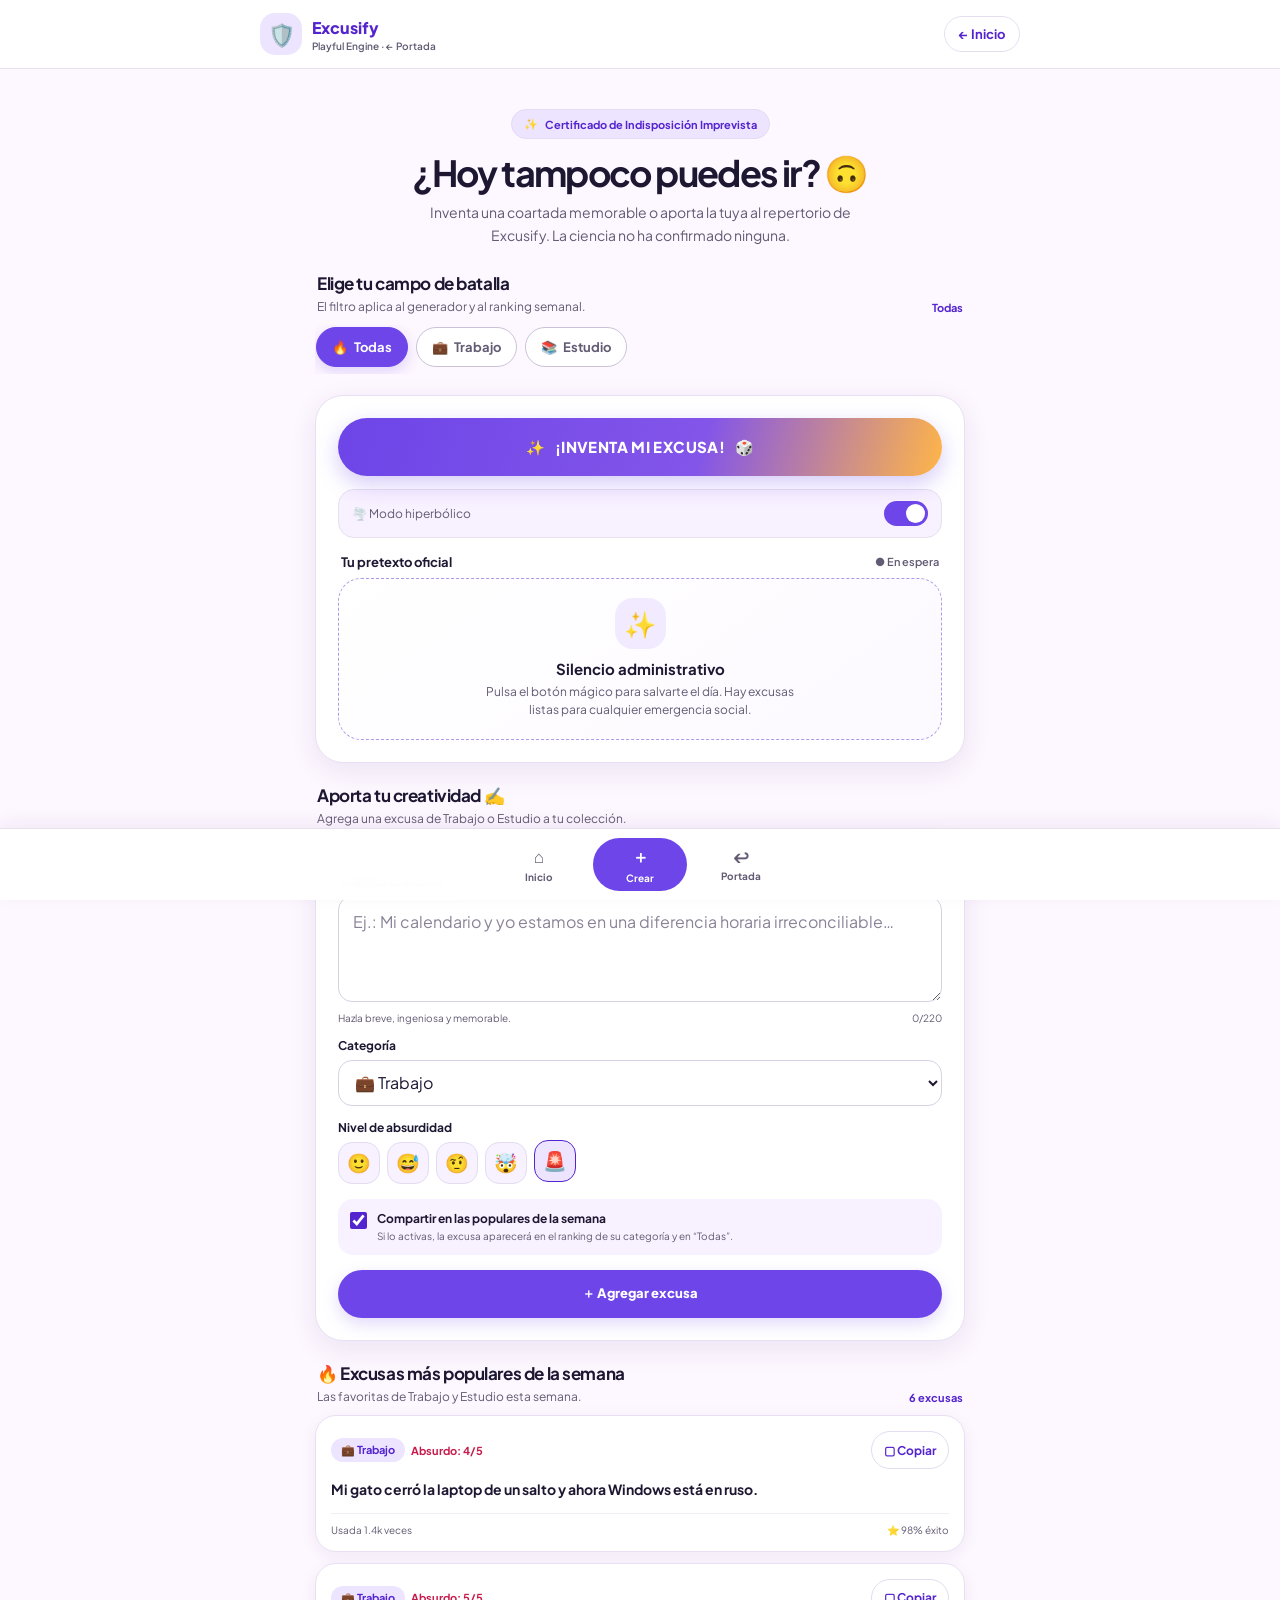
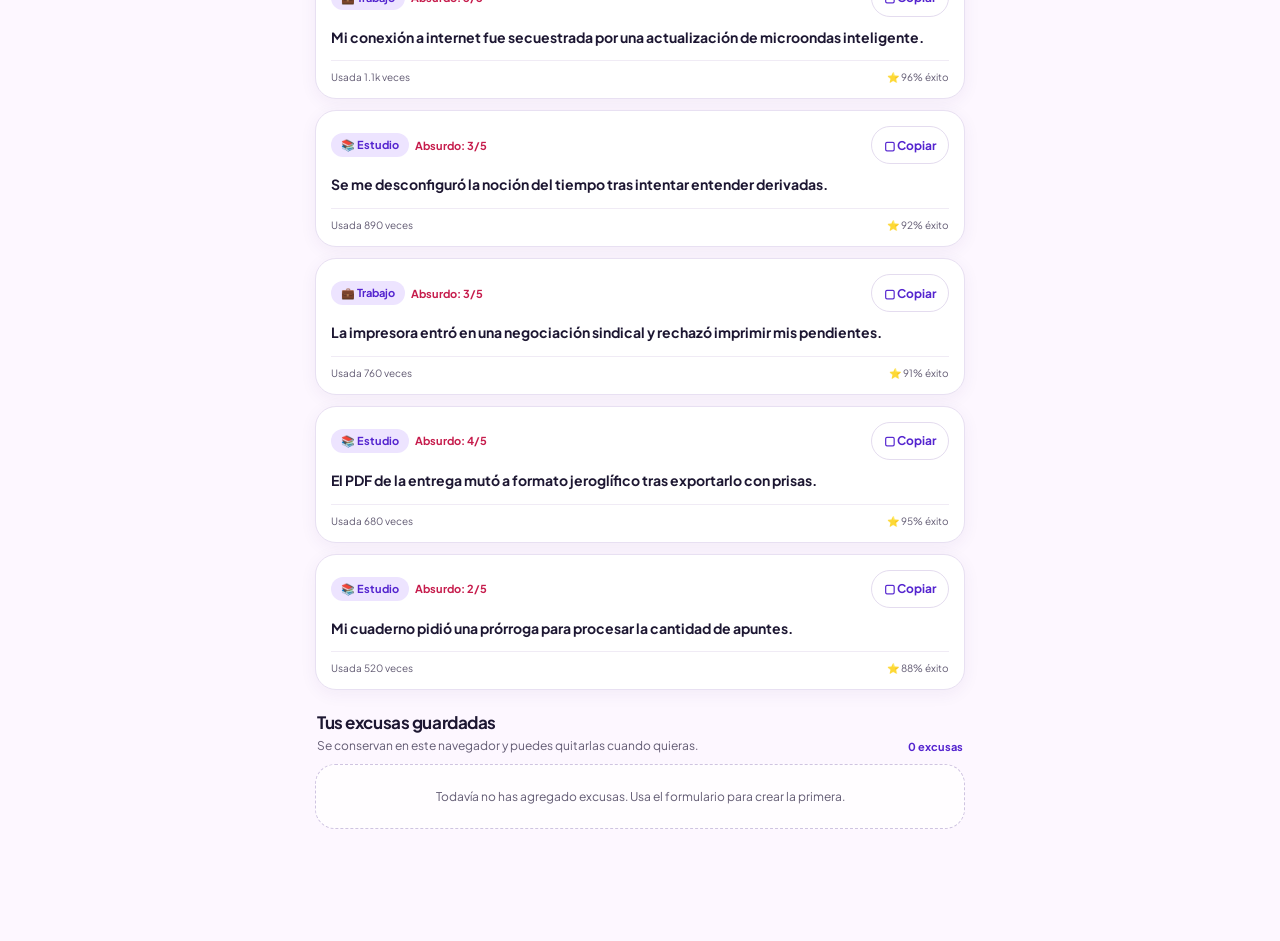
==== views/crear-excusa.html @ 65f9c9b2 "Creación de la interfaz para crear excusas" ====
<!DOCTYPE html>
<html lang="es">
<head>
  <meta charset="utf-8" />
  <meta name="viewport" content="width=device-width, initial-scale=1" />
  <meta name="theme-color" content="#fdf7ff" />
  <title>Excusify — Crear y descubrir excusas</title>
  <link rel="preconnect" href="https://fonts.googleapis.com" />
  <link rel="preconnect" href="https://fonts.gstatic.com" crossorigin />
  <link href="https://fonts.googleapis.com/css2?family=Plus+Jakarta+Sans:wght@400;500;600;700;800&display=swap" rel="stylesheet" />
  <style>
    :root {
      color-scheme: light;
      --primary: #5424cf;
      --primary-container: #6d45e8;
      --secondary: #ffb548;
      --tertiary: #c61c4c;
      --background: #fdf7ff;
      --surface: #fff;
      --surface-low: #f8f1ff;
      --surface-container: #f2ebff;
      --surface-high: #ede4ff;
      --text: #1d1732;
      --muted: #625b73;
      --outline: #cac3d8;
      --shadow: 0 8px 28px rgba(64, 42, 119, .09);
      font-family: "Plus Jakarta Sans", sans-serif;
    }

    * { box-sizing: border-box; }
    body { margin: 0; min-height: 100vh; color: var(--text); background: var(--background); }
    button, input, textarea, select { font: inherit; }
    button, a { -webkit-tap-highlight-color: transparent; }
    a { color: inherit; text-decoration: none; }
    button { color: inherit; }
    .topbar { position: sticky; top: 0; z-index: 5; background: rgba(255,255,255,.94); border-bottom: 1px solid #e7e0ef; backdrop-filter: blur(14px); }
    .topbar-inner { width: min(100% - 32px, 760px); min-height: 68px; margin: auto; display: flex; align-items: center; justify-content: space-between; gap: 16px; }
    .brand { display: inline-flex; align-items: center; gap: 10px; font-weight: 800; color: var(--primary); }
    .brand-mark { display: grid; width: 42px; height: 42px; place-items: center; border-radius: 15px; background: var(--surface-high); font-size: 22px; }
    .brand small { display: block; margin-top: 2px; color: var(--muted); font-size: 10px; font-weight: 600; }
    .back-link { padding: 9px 14px; border: 1px solid #e5deef; border-radius: 999px; color: var(--primary); font-size: 13px; font-weight: 700; }
    .back-link:hover { background: var(--surface-low); }
    main { width: min(100% - 32px, 540px); margin: 0 auto; padding: 26px 0 112px; }
    .hero { text-align: center; margin: 4px 0 24px; }
    .eyebrow { display: inline-flex; align-items: center; gap: 7px; padding: 7px 12px; border: 1px solid #e3daf3; border-radius: 999px; color: var(--primary); background: var(--surface-high); font-size: 11px; font-weight: 700; }
    h1 { margin: 13px 0 8px; font-size: clamp(27px, 7vw, 36px); line-height: 1.15; letter-spacing: -.045em; }
    .hero p { max-width: 440px; margin: auto; color: var(--muted); font-size: 14px; line-height: 1.65; }
    .section { margin-top: 21px; }
    .section-heading { display: flex; align-items: flex-end; justify-content: space-between; gap: 12px; margin: 0 2px 11px; }
    .section-heading h2 { margin: 0; font-size: 17px; line-height: 1.35; letter-spacing: -.025em; }
    .section-heading p { margin: 4px 0 0; color: var(--muted); font-size: 12px; }
    .count { flex: 0 0 auto; color: var(--primary); font-size: 11px; font-weight: 700; }
    .filters { display: flex; gap: 8px; overflow-x: auto; padding: 2px 1px 7px; scrollbar-width: none; }
    .filters::-webkit-scrollbar { display: none; }
    .filter { display: inline-flex; flex: 0 0 auto; align-items: center; gap: 6px; min-height: 40px; padding: 0 15px; border: 1px solid var(--outline); border-radius: 999px; background: var(--surface); color: var(--muted); cursor: pointer; font-size: 13px; font-weight: 700; transition: .18s ease; }
    .filter:hover { background: var(--surface-low); }
    .filter[aria-pressed="true"] { border-color: var(--primary-container); color: #fff; background: var(--primary-container); box-shadow: 0 5px 14px rgba(109,69,232,.2); }
    .panel { border: 1px solid #e8e0f2; border-radius: 25px; background: var(--surface); box-shadow: var(--shadow); }
    .generator { padding: 17px; }
    .generate-btn { position: relative; display: flex; width: 100%; min-height: 58px; align-items: center; justify-content: center; gap: 10px; overflow: hidden; border: 0; border-radius: 999px; color: #fff; background: linear-gradient(105deg, var(--primary-container), #8355e9 60%, var(--secondary)); box-shadow: 0 8px 22px rgba(109,69,232,.28); cursor: pointer; font-size: 15px; font-weight: 800; letter-spacing: .025em; transition: transform .15s ease, box-shadow .15s ease; }
    .generate-btn:hover { box-shadow: 0 12px 26px rgba(109,69,232,.35); transform: translateY(-1px); }
    .generate-btn:active { transform: scale(.98); }
    .generate-btn:focus-visible, button:focus-visible, a:focus-visible, input:focus-visible, textarea:focus-visible, select:focus-visible { outline: 3px solid #b9a4ff; outline-offset: 3px; }
    .subline { display: flex; align-items: center; justify-content: space-between; gap: 10px; margin-top: 13px; padding: 11px 13px; border: 1px solid #e7e0ef; border-radius: 16px; background: var(--surface-low); color: var(--muted); font-size: 12px; }
    .switch { position: relative; width: 44px; height: 25px; flex: 0 0 auto; }
    .switch input { position: absolute; opacity: 0; width: 1px; height: 1px; }
    .switch-track { position: absolute; inset: 0; border-radius: 99px; background: #b8b1c7; cursor: pointer; transition: .2s; }
    .switch-track::after { position: absolute; top: 3px; left: 3px; width: 19px; height: 19px; border-radius: 50%; background: white; content: ""; transition: .2s; }
    .switch input:checked + .switch-track { background: var(--primary-container); }
    .switch input:checked + .switch-track::after { transform: translateX(19px); }
    .result-wrap { margin-top: 16px; }
    .result-label { display: flex; justify-content: space-between; align-items: center; margin: 0 3px 8px; font-size: 13px; font-weight: 700; }
    .status { color: var(--muted); font-size: 11px; font-weight: 600; }
    .result-card { min-height: 160px; padding: 19px; border: 1px dashed #ae98e8; border-radius: 23px; background: linear-gradient(145deg, #fff, #fcf9ff); }
    .result-empty { display: grid; min-height: 120px; place-items: center; align-content: center; text-align: center; }
    .result-empty .sparkle { display: grid; width: 51px; height: 51px; place-items: center; margin-bottom: 10px; border-radius: 18px; background: var(--surface-container); font-size: 26px; }
    .result-empty strong { font-size: 15px; }
    .result-empty p { max-width: 310px; margin: 5px 0 0; color: var(--muted); font-size: 12px; line-height: 1.55; }
    .result-content[hidden], .result-empty[hidden] { display: none; }
    .result-top, .result-actions, .meta-row { display: flex; align-items: center; justify-content: space-between; gap: 10px; }
    .tag { display: inline-flex; align-items: center; gap: 5px; padding: 5px 10px; border-radius: 999px; background: var(--surface-high); color: var(--primary); font-size: 11px; font-weight: 700; }
    .absurdity { color: var(--tertiary); font-size: 11px; font-weight: 700; }
    .quote { position: relative; margin: 14px 0; padding: 17px; border: 1px solid #eee8f6; border-radius: 18px; background: var(--surface-low); font-size: 17px; font-weight: 700; line-height: 1.5; }
    .result-actions small { color: var(--muted); font-size: 10px; }
    .button-row { display: flex; gap: 8px; }
    .icon-btn, .small-btn { display: inline-flex; min-height: 38px; align-items: center; justify-content: center; gap: 6px; padding: 0 12px; border: 1px solid #e4dcef; border-radius: 999px; background: var(--surface); color: var(--primary); cursor: pointer; font-size: 12px; font-weight: 700; }
    .icon-btn:hover, .small-btn:hover { background: var(--surface-low); }
    .form-card { padding: 18px; }
    .field { margin-top: 14px; }
    .field label, .field-label { display: block; margin: 0 0 7px; font-size: 12px; font-weight: 700; }
    .field textarea, .field select { width: 100%; border: 1px solid #d8d0e5; border-radius: 14px; background: #fff; color: var(--text); }
    .field textarea { min-height: 106px; padding: 13px 14px; resize: vertical; line-height: 1.5; }
    .field select { min-height: 46px; padding: 0 12px; }
    .field textarea::placeholder { color: #898397; }
    .hint { display: flex; justify-content: space-between; gap: 10px; margin-top: 6px; color: var(--muted); font-size: 10px; }
    .rating { display: flex; flex-wrap: wrap; gap: 7px; }
    .rating button { display: grid; width: 42px; height: 42px; place-items: center; border: 1px solid #e4dcef; border-radius: 14px; background: var(--surface-low); cursor: pointer; font-size: 19px; transition: .15s; }
    .rating button[aria-pressed="true"] { border-color: var(--primary); background: var(--surface-high); transform: translateY(-2px); }
    .publish-row { display: flex; align-items: flex-start; gap: 10px; margin: 15px 0; padding: 12px; border-radius: 15px; background: var(--surface-low); }
    .publish-row input { width: 17px; height: 17px; margin: 1px 0 0; accent-color: var(--primary); }
    .publish-row label { cursor: pointer; }
    .publish-row strong { display: block; font-size: 12px; }
    .publish-row small { display: block; margin-top: 3px; color: var(--muted); font-size: 10px; line-height: 1.45; }
    .submit-btn { width: 100%; min-height: 48px; border: 0; border-radius: 999px; color: #fff; background: var(--primary-container); box-shadow: 0 6px 16px rgba(109,69,232,.2); cursor: pointer; font-size: 13px; font-weight: 800; }
    .submit-btn:hover { background: var(--primary); }
    .popular-list { display: grid; gap: 11px; }
    .excuse-card { padding: 15px; border: 1px solid #e8e0f2; border-radius: 21px; background: var(--surface); box-shadow: 0 4px 17px rgba(64,42,119,.06); }
    .excuse-card p { margin: 10px 0 12px; font-size: 14px; font-weight: 700; line-height: 1.55; }
    .card-top { display: flex; align-items: center; justify-content: space-between; gap: 8px; }
    .card-tags { display: flex; flex-wrap: wrap; align-items: center; gap: 6px; }
    .card-meta { padding-top: 10px; border-top: 1px solid #f0ebf5; color: var(--muted); font-size: 10px; }
    .remove-btn { padding: 5px 8px; border: 0; border-radius: 99px; background: transparent; color: #8b5263; cursor: pointer; font-size: 11px; font-weight: 700; }
    .remove-btn:hover { background: #fff0f2; }
    .empty-list { padding: 22px 16px; border: 1px dashed #cfc4e1; border-radius: 20px; color: var(--muted); background: rgba(255,255,255,.7); text-align: center; font-size: 12px; line-height: 1.6; }
    .privacy-tag { color: #5b526c; background: #f2eff6; }
    .toast { position: fixed; z-index: 10; top: 14px; left: 50%; max-width: calc(100% - 28px); padding: 11px 17px; border: 1px solid rgba(255,255,255,.14); border-radius: 99px; color: #fff; background: #332c48; box-shadow: 0 10px 30px rgba(35,23,66,.24); font-size: 12px; font-weight: 700; opacity: 0; pointer-events: none; transform: translate(-50%, -12px); transition: .2s; }
    .toast.show { opacity: 1; transform: translate(-50%, 0); }
    .bottom-nav { position: fixed; z-index: 4; right: 0; bottom: 0; left: 0; display: flex; justify-content: center; gap: 7px; padding: 9px 10px max(9px, env(safe-area-inset-bottom)); border-top: 1px solid #e7e0ef; background: rgba(255,255,255,.96); box-shadow: 0 -5px 18px rgba(64,42,119,.06); backdrop-filter: blur(14px); }
    .bottom-nav a { display: flex; min-width: 70px; flex-direction: column; align-items: center; gap: 3px; padding: 7px 10px; border-radius: 999px; color: var(--muted); font-size: 10px; font-weight: 700; }
    .bottom-nav a span:first-child { font-size: 17px; }
    .bottom-nav a[aria-current="page"] { color: #fff; background: var(--primary-container); }
    .sr-only { position: absolute; width: 1px; height: 1px; padding: 0; margin: -1px; overflow: hidden; clip: rect(0,0,0,0); white-space: nowrap; border: 0; }
    @media (min-width: 700px) {
      main { width: min(100% - 48px, 650px); padding-top: 36px; }
      .panel { border-radius: 28px; }
      .generator, .form-card { padding: 22px; }
      .bottom-nav a { min-width: 94px; }
    }
    @media (prefers-reduced-motion: reduce) { *, *::before, *::after { scroll-behavior: auto !important; transition-duration: .01ms !important; animation-duration: .01ms !important; } }
  </style>
</head>
<body>
  <div class="toast" id="toast" role="status" aria-live="polite"></div>
  <header class="topbar">
    <div class="topbar-inner">
      <a class="brand" href="../index.html" aria-label="Excusify, volver a la portada">
        <span class="brand-mark" aria-hidden="true">🛡️</span>
        <span>Excusify<small>Playful Engine · <span aria-hidden="true">←</span> Portada</small></span>
      </a>
      <a class="back-link" href="inicio-generador.html">← Inicio</a>
    </div>
  </header>

  <main>
    <section class="hero" aria-labelledby="page-title">
      <span class="eyebrow"><span aria-hidden="true">✨</span> Certificado de Indisposición Imprevista</span>
      <h1 id="page-title">¿Hoy tampoco puedes ir? 🙃</h1>
      <p>Inventa una coartada memorable o aporta la tuya al repertorio de Excusify. La ciencia no ha confirmado ninguna.</p>
    </section>

    <section class="section" aria-labelledby="filter-title">
      <div class="section-heading">
        <div><h2 id="filter-title">Elige tu campo de batalla</h2><p>El filtro aplica al generador y al ranking semanal.</p></div>
        <span class="count" id="filterSummary">Todas</span>
      </div>
      <div class="filters" role="group" aria-label="Filtrar por categoría">
        <button class="filter" type="button" data-category="Todas" aria-pressed="true"><span aria-hidden="true">🔥</span> Todas</button>
        <button class="filter" type="button" data-category="Trabajo" aria-pressed="false"><span aria-hidden="true">💼</span> Trabajo</button>
        <button class="filter" type="button" data-category="Estudio" aria-pressed="false"><span aria-hidden="true">📚</span> Estudio</button>
      </div>
    </section>

    <section class="section panel generator" aria-label="Generador de excusas">
      <button class="generate-btn" id="generateBtn" type="button"><span aria-hidden="true">✨</span> ¡INVENTA MI EXCUSA! <span aria-hidden="true">🎲</span></button>
      <div class="subline">
        <span><span aria-hidden="true">🌪️</span> Modo hiperbólico</span>
        <label class="switch"><span class="sr-only">Activar modo hiperbólico</span><input id="hyperbolicToggle" type="checkbox" checked /><span class="switch-track"></span></label>
      </div>
      <div class="result-wrap" aria-live="polite">
        <div class="result-label"><span>Tu pretexto oficial</span><span class="status" id="resultStatus">● En espera</span></div>
        <div class="result-card">
          <div class="result-empty" id="emptyResult">
            <span class="sparkle" aria-hidden="true">✨</span>
            <strong>Silencio administrativo</strong>
            <p>Pulsa el botón mágico para salvarte el día. Hay excusas listas para cualquier emergencia social.</p>
          </div>
          <div class="result-content" id="generatedResult" hidden>
            <div class="result-top"><span class="tag" id="resultCategory">💼 Trabajo</span><span class="absurdity" id="resultAbsurdity">Absurdo: 4/5 🚨</span></div>
            <p class="quote" id="resultText"></p>
            <div class="result-actions">
              <small>Efectividad estimada: <strong id="resultSuccess">94%</strong></small>
              <div class="button-row"><button class="icon-btn" id="shareBtn" type="button" aria-label="Compartir por WhatsApp">↗ Compartir</button><button class="icon-btn" id="copyResultBtn" type="button">▢ Copiar</button></div>
            </div>
          </div>
        </div>
      </div>
    </section>

    <section class="section" aria-labelledby="form-title">
      <div class="section-heading"><div><h2 id="form-title">Aporta tu creatividad ✍️</h2><p>Agrega una excusa de Trabajo o Estudio a tu colección.</p></div></div>
      <form class="panel form-card" id="excuseForm">
        <div class="field">
          <label for="excuseInput">Redacta tu excusa</label>
          <textarea id="excuseInput" name="excuse" maxlength="220" required placeholder="Ej.: Mi calendario y yo estamos en una diferencia horaria irreconciliable…"></textarea>
          <div class="hint"><span>Hazla breve, ingeniosa y memorable.</span><span id="charCount">0/220</span></div>
        </div>
        <div class="field">
          <label for="excuseCategory">Categoría</label>
          <select id="excuseCategory" name="category" required>
            <option value="Trabajo">💼 Trabajo</option>
            <option value="Estudio">📚 Estudio</option>
          </select>
        </div>
        <div class="field">
          <span class="field-label" id="ratingLabel">Nivel de absurdidad</span>
          <div class="rating" role="group" aria-labelledby="ratingLabel">
            <button type="button" data-rating="1" aria-label="1 de 5: discreta" aria-pressed="false">🙂</button>
            <button type="button" data-rating="2" aria-label="2 de 5" aria-pressed="false">😅</button>
            <button type="button" data-rating="3" aria-label="3 de 5" aria-pressed="false">🤨</button>
            <button type="button" data-rating="4" aria-label="4 de 5" aria-pressed="false">🤯</button>
            <button type="button" data-rating="5" aria-label="5 de 5: completamente absurda" aria-pressed="true">🚨</button>
          </div>
        </div>
        <div class="publish-row">
          <input id="publishToggle" type="checkbox" checked />
          <label for="publishToggle"><strong>Compartir en las populares de la semana</strong><small>Si lo activas, la excusa aparecerá en el ranking de su categoría y en “Todas”.</small></label>
        </div>
        <button class="submit-btn" type="submit">＋ Agregar excusa</button>
      </form>
    </section>

    <section class="section" aria-labelledby="popularTitle">
      <div class="section-heading">
        <div><h2 id="popularTitle">🔥 Excusas más populares de la semana</h2><p id="popularSubtitle">Las favoritas de la comunidad esta semana.</p></div>
        <span class="count" id="popularCount">0 excusas</span>
      </div>
      <div class="popular-list" id="popularList" aria-live="polite"></div>
    </section>

    <section class="section" aria-labelledby="myExcusesTitle">
      <div class="section-heading">
        <div><h2 id="myExcusesTitle">Tus excusas guardadas</h2><p>Se conservan en este navegador y puedes quitarlas cuando quieras.</p></div>
        <span class="count" id="myExcusesCount">0 excusas</span>
      </div>
      <div class="popular-list" id="customList" aria-live="polite"></div>
    </section>
  </main>

  <nav class="bottom-nav" aria-label="Navegación principal">
    <a href="inicio-generador.html"><span aria-hidden="true">⌂</span><span>Inicio</span></a>
    <a href="crear-excusa.html" aria-current="page"><span aria-hidden="true">＋</span><span>Crear</span></a>
    <a href="../index.html"><span aria-hidden="true">↩</span><span>Portada</span></a>
  </nav>

  <script>
    (() => {
      'use strict';

      const STORAGE_KEY = 'excusify.customExcuses.v1';
      const seededExcuses = [
        { id: 'seed-work-1', category: 'Trabajo', text: 'Mi gato cerró la laptop de un salto y ahora Windows está en ruso.', absurdity: 4, success: 98, uses: 1400 },
        { id: 'seed-work-2', category: 'Trabajo', text: 'Mi conexión a internet fue secuestrada por una actualización de microondas inteligente.', absurdity: 5, success: 96, uses: 1120 },
        { id: 'seed-work-3', category: 'Trabajo', text: 'La impresora entró en una negociación sindical y rechazó imprimir mis pendientes.', absurdity: 3, success: 91, uses: 760 },
        { id: 'seed-study-1', category: 'Estudio', text: 'Se me desconfiguró la noción del tiempo tras intentar entender derivadas.', absurdity: 3, success: 92, uses: 890 },
        { id: 'seed-study-2', category: 'Estudio', text: 'El PDF de la entrega mutó a formato jeroglífico tras exportarlo con prisas.', absurdity: 4, success: 95, uses: 680 },
        { id: 'seed-study-3', category: 'Estudio', text: 'Mi cuaderno pidió una prórroga para procesar la cantidad de apuntes.', absurdity: 2, success: 88, uses: 520 }
      ];

      let activeCategory = 'Todas';
      let selectedRating = 5;
      let toastTimer;
      let customExcuses = loadExcuses();

      const $ = (selector, root = document) => root.querySelector(selector);
      const $$ = (selector, root = document) => Array.from(root.querySelectorAll(selector));

      function loadExcuses() {
        try {
          const saved = JSON.parse(localStorage.getItem(STORAGE_KEY) || '[]');
          return Array.isArray(saved) ? saved.filter(item => item && typeof item.text === 'string' && ['Trabajo', 'Estudio'].includes(item.category)) : [];
        } catch (error) {
          return [];
        }
      }

      function saveExcuses() {
        try {
          localStorage.setItem(STORAGE_KEY, JSON.stringify(customExcuses));
          return true;
        } catch (error) {
          showToast('No se pudo guardar en este navegador.');
          return false;
        }
      }

      function allExcuses() {
        return seededExcuses.concat(customExcuses);
      }

      function visibleByCategory(items) {
        return activeCategory === 'Todas' ? items : items.filter(item => item.category === activeCategory);
      }

      function categoryIcon(category) {
        return category === 'Trabajo' ? '💼' : '📚';
      }

      function showToast(message) {
        const toast = $('#toast');
        toast.textContent = message;
        toast.classList.add('show');
        window.clearTimeout(toastTimer);
        toastTimer = window.setTimeout(() => toast.classList.remove('show'), 2400);
      }

      function updatePopular() {
        const popular = visibleByCategory(allExcuses().filter(item => item.popular !== false))
          .sort((a, b) => (Number(b.uses) || 0) - (Number(a.uses) || 0));
        const list = $('#popularList');
        $('#popularCount').textContent = `${popular.length} ${popular.length === 1 ? 'excusa' : 'excusas'}`;
        $('#popularSubtitle').textContent = activeCategory === 'Todas'
          ? 'Las favoritas de Trabajo y Estudio esta semana.'
          : `Las favoritas de ${activeCategory} esta semana.`;

        if (!popular.length) {
          list.innerHTML = '<div class="empty-list">Todavía no hay excusas populares en esta categoría. ¡Agrega una y comparte tu creatividad!</div>';
          return;
        }

        list.innerHTML = popular.map(item => {
          const owned = customExcuses.some(custom => custom.id === item.id);
          const uses = Number(item.uses) || 0;
          const usageLabel = uses >= 1000 ? `${(uses / 1000).toFixed(1).replace('.0', '')}k` : String(uses);
          return `<article class="excuse-card">
            <div class="card-top"><div class="card-tags"><span class="tag">${categoryIcon(item.category)} ${item.category}</span><span class="absurdity">Absurdo: ${item.absurdity || 5}/5</span></div>
              <button class="small-btn copy-card" type="button" data-id="${escapeAttribute(item.id)}" aria-label="Copiar excusa">▢ Copiar</button></div>
            <p>${escapeHTML(item.text)}</p>
            <div class="meta-row card-meta"><span>Usada ${usageLabel} veces</span><span>⭐ ${item.success || 94}% éxito</span>${owned ? `<button class="remove-btn" type="button" data-remove="${escapeAttribute(item.id)}">Quitar</button>` : ''}</div>
          </article>`;
        }).join('');
      }

      function updateCustomList() {
        const saved = visibleByCategory(customExcuses).slice().sort((a, b) => (b.createdAt || '').localeCompare(a.createdAt || ''));
        const list = $('#customList');
        $('#myExcusesCount').textContent = `${saved.length} ${saved.length === 1 ? 'excusa' : 'excusas'}`;
        if (!saved.length) {
          list.innerHTML = `<div class="empty-list">${activeCategory === 'Todas' ? 'Todavía no has agregado excusas. Usa el formulario para crear la primera.' : `No tienes excusas guardadas en ${activeCategory}.`}</div>`;
          return;
        }
        list.innerHTML = saved.map(item => `<article class="excuse-card">
          <div class="card-top"><div class="card-tags"><span class="tag">${categoryIcon(item.category)} ${item.category}</span><span class="tag privacy-tag">${item.popular === false ? '🔒 Solo para ti' : '🔥 En populares'}</span></div>
            <button class="small-btn copy-card" type="button" data-id="${escapeAttribute(item.id)}">▢ Copiar</button></div>
          <p>${escapeHTML(item.text)}</p>
          <div class="meta-row card-meta"><span>Absurdo: ${item.absurdity || 5}/5</span><button class="remove-btn" type="button" data-remove="${escapeAttribute(item.id)}">Quitar</button></div>
        </article>`).join('');
      }

      function escapeHTML(value) {
        return String(value).replace(/[&<>"']/g, character => ({ '&': '&amp;', '<': '&lt;', '>': '&gt;', '"': '&quot;', "'": '&#39;' })[character]);
      }

      function escapeAttribute(value) {
        return escapeHTML(value).replace(/`/g, '&#96;');
      }

      function setCategory(category) {
        activeCategory = category;
        $$('.filter').forEach(button => button.setAttribute('aria-pressed', String(button.dataset.category === category)));
        $('#filterSummary').textContent = category;
        updatePopular();
        updateCustomList();
        const current = $('#resultText').dataset.category;
        if (current && category !== 'Todas' && current !== category) {
          $('#resultStatus').textContent = '● Cambió el filtro';
        }
      }

      function generateExcuse() {
        const pool = visibleByCategory(allExcuses());
        if (!pool.length) {
          showToast('No hay excusas para esta categoría. Agrega una primero.');
          return;
        }
        const item = pool[Math.floor(Math.random() * pool.length)];
        const hyperbolic = $('#hyperbolicToggle').checked;
        let text = item.text;
        if (hyperbolic && !item.id.startsWith('seed-')) text = `${text.replace(/[.!?…]+$/, '')} ¡y el universo todavía no presenta disculpas!`;
        $('#emptyResult').hidden = true;
        $('#generatedResult').hidden = false;
        $('#resultText').textContent = `“${text}”`;
        $('#resultText').dataset.category = item.category;
        $('#resultCategory').textContent = `${categoryIcon(item.category)} ${item.category}`;
        $('#resultAbsurdity').textContent = `Absurdo: ${item.absurdity || 5}/5 🚨`;
        $('#resultSuccess').textContent = `${item.success || 94}%`;
        $('#resultStatus').textContent = '● Generada';
        $('#generateBtn').animate([{ transform: 'scale(.97)' }, { transform: 'scale(1)' }], { duration: 180, easing: 'ease-out' });
      }

      async function copyText(text) {
        try {
          await navigator.clipboard.writeText(text);
        } catch (error) {
          const temp = document.createElement('textarea');
          temp.value = text;
          temp.style.position = 'fixed';
          temp.style.opacity = '0';
          document.body.appendChild(temp);
          temp.select();
          document.execCommand('copy');
          temp.remove();
        }
        showToast('¡Excusa copiada al portapapeles! 🚀');
      }

      function addExcuse(event) {
        event.preventDefault();
        const field = $('#excuseInput');
        const text = field.value.trim();
        if (text.length < 8) {
          field.setCustomValidity('Escribe una excusa de al menos 8 caracteres.');
          field.reportValidity();
          return;
        }
        field.setCustomValidity('');
        const category = $('#excuseCategory').value;
        const newExcuse = {
          id: `custom-${Date.now()}-${Math.random().toString(36).slice(2, 8)}`,
          category,
          text,
          absurdity: selectedRating,
          success: Math.floor(80 + Math.random() * 19),
          uses: 0,
          popular: $('#publishToggle').checked,
          createdAt: new Date().toISOString()
        };
        customExcuses.unshift(newExcuse);
        saveExcuses();
        event.currentTarget.reset();
        selectedRating = 5;
        $$('.rating button').forEach(button => button.setAttribute('aria-pressed', String(button.dataset.rating === '5')));
        $('#charCount').textContent = '0/220';
        updatePopular();
        updateCustomList();
        showToast(newExcuse.popular ? '¡Excusa agregada al ranking semanal! ✨' : '¡Excusa guardada en tu colección! ✨');
        if (activeCategory === 'Todas' || activeCategory === category) {
          $('#resultText').dataset.category = '';
        }
      }

      $('#generateBtn').addEventListener('click', generateExcuse);
      $$('.filter').forEach(button => button.addEventListener('click', () => setCategory(button.dataset.category)));
      $('#excuseForm').addEventListener('submit', addExcuse);
      $('#excuseInput').addEventListener('input', event => {
        $('#charCount').textContent = `${event.currentTarget.value.length}/220`;
        event.currentTarget.setCustomValidity('');
      });
      $$('.rating button').forEach(button => button.addEventListener('click', () => {
        selectedRating = Number(button.dataset.rating);
        $$('.rating button').forEach(option => option.setAttribute('aria-pressed', String(option === button)));
      }));
      $('#copyResultBtn').addEventListener('click', () => {
        if (!$('#generatedResult').hidden) copyText($('#resultText').textContent.replace(/^“|”$/g, ''));
      });
      $('#shareBtn').addEventListener('click', () => {
        if ($('#generatedResult').hidden) return;
        const text = `Oye, no voy a poder ir: ${$('#resultText').textContent}`;
        window.open(`https://api.whatsapp.com/send?text=${encodeURIComponent(text)}`, '_blank', 'noopener,noreferrer');
      });
      function handleListAction(event) {
        const copyButton = event.target.closest('.copy-card');
        if (copyButton) {
          const item = allExcuses().find(excuse => excuse.id === copyButton.dataset.id);
          if (item) copyText(item.text);
          return;
        }
        const removeButton = event.target.closest('[data-remove]');
        if (removeButton) {
          customExcuses = customExcuses.filter(item => item.id !== removeButton.dataset.remove);
          saveExcuses();
          updatePopular();
          updateCustomList();
          showToast('Excusa quitada de tu colección.');
        }
      }
      $('#popularList').addEventListener('click', handleListAction);
      $('#customList').addEventListener('click', handleListAction);

      updatePopular();
      updateCustomList();
    })();
  </script>
</body>
</html>
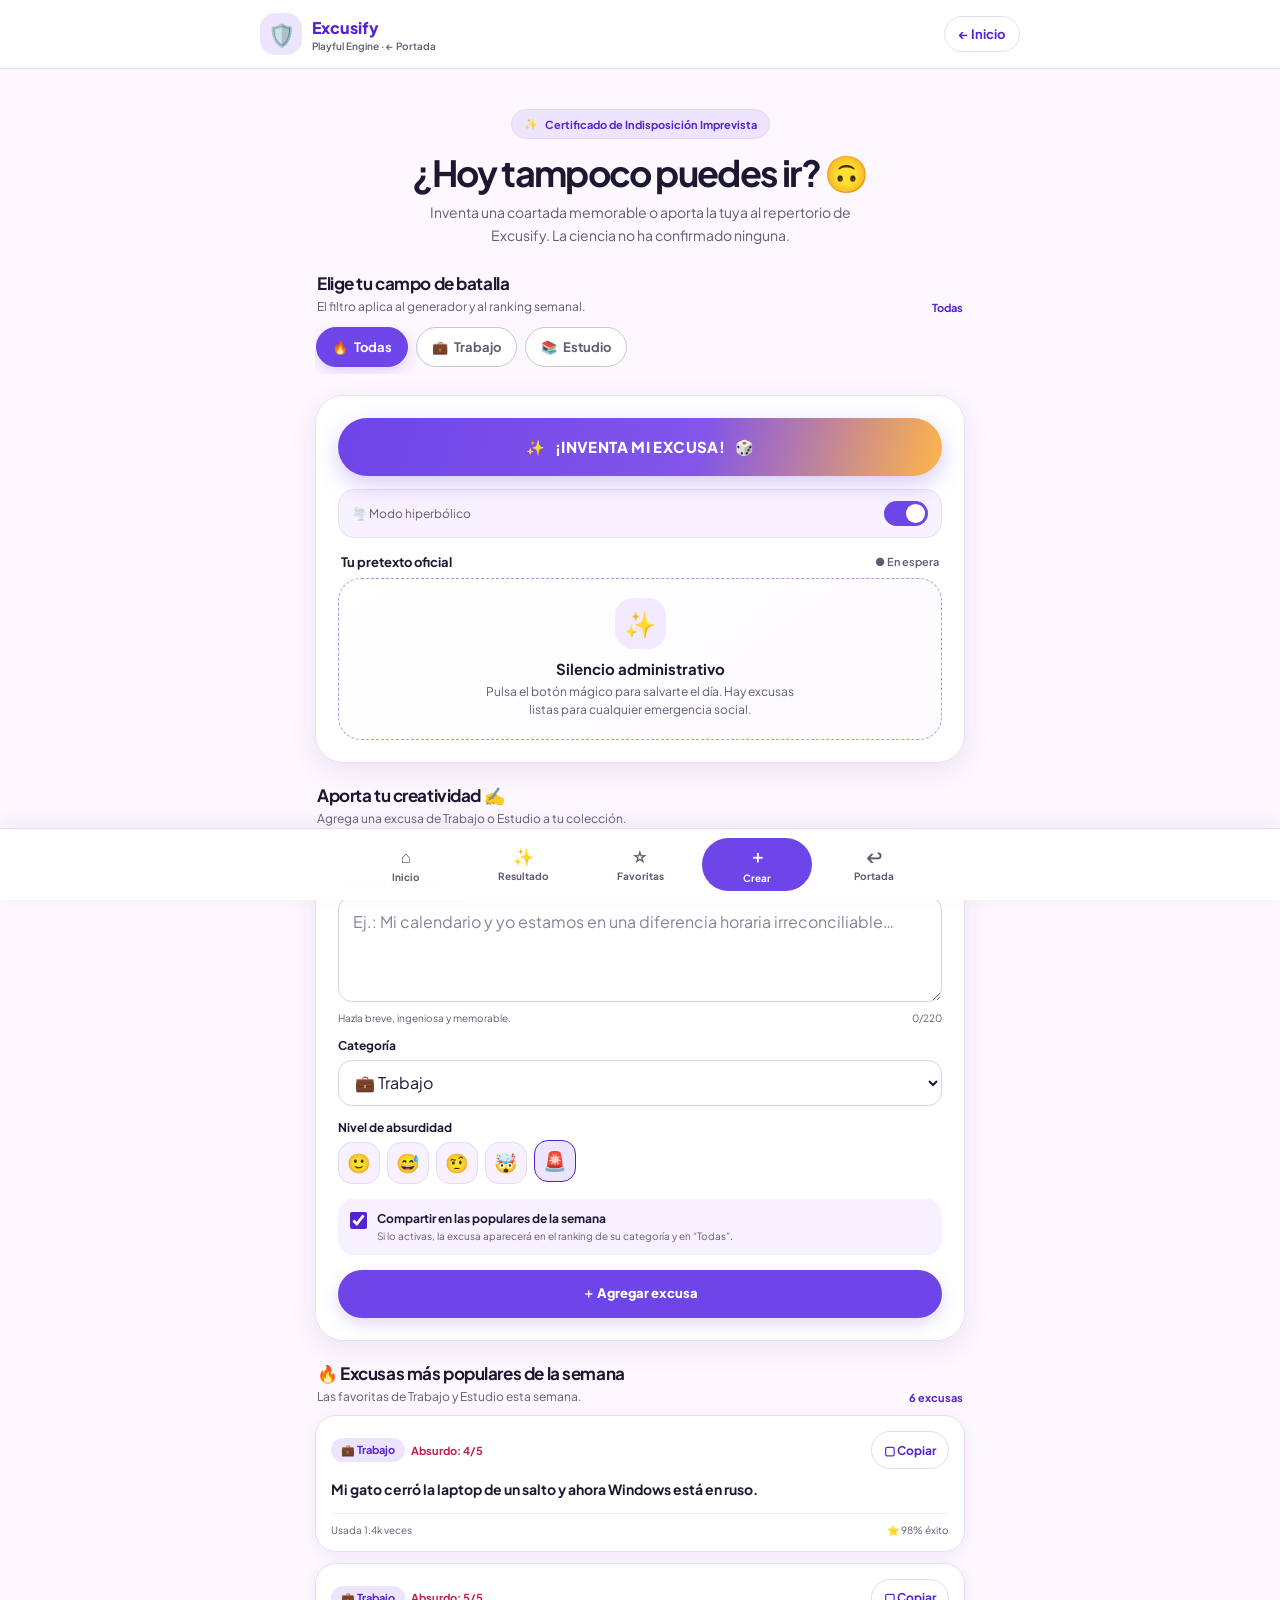
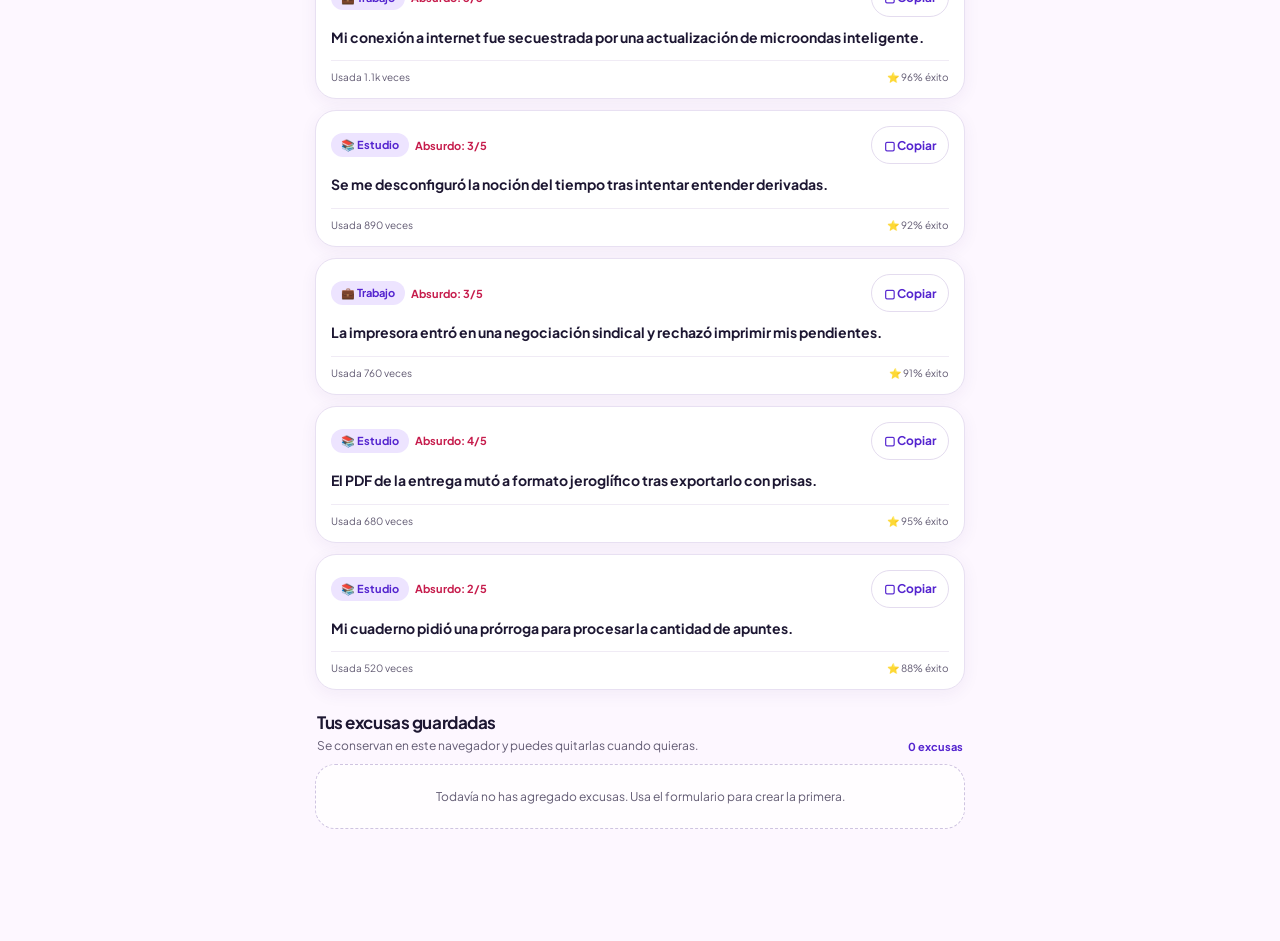
==== commit 851282fc: "feat(views): integra Mis favoritas y corrige el flujo de excusas" ====
--- a/views/crear-excusa.html
+++ b/views/crear-excusa.html
@@ -116,7 +116,7 @@
     .toast { position: fixed; z-index: 10; top: 14px; left: 50%; max-width: calc(100% - 28px); padding: 11px 17px; border: 1px solid rgba(255,255,255,.14); border-radius: 99px; color: #fff; background: #332c48; box-shadow: 0 10px 30px rgba(35,23,66,.24); font-size: 12px; font-weight: 700; opacity: 0; pointer-events: none; transform: translate(-50%, -12px); transition: .2s; }
     .toast.show { opacity: 1; transform: translate(-50%, 0); }
     .bottom-nav { position: fixed; z-index: 4; right: 0; bottom: 0; left: 0; display: flex; justify-content: center; gap: 7px; padding: 9px 10px max(9px, env(safe-area-inset-bottom)); border-top: 1px solid #e7e0ef; background: rgba(255,255,255,.96); box-shadow: 0 -5px 18px rgba(64,42,119,.06); backdrop-filter: blur(14px); }
-    .bottom-nav a { display: flex; min-width: 70px; flex-direction: column; align-items: center; gap: 3px; padding: 7px 10px; border-radius: 999px; color: var(--muted); font-size: 10px; font-weight: 700; }
+    .bottom-nav a { display: flex; min-width: 0; flex: 1; max-width: 110px; flex-direction: column; align-items: center; gap: 3px; padding: 7px 10px; border-radius: 999px; color: var(--muted); font-size: 10px; font-weight: 700; }
     .bottom-nav a span:first-child { font-size: 17px; }
     .bottom-nav a[aria-current="page"] { color: #fff; background: var(--primary-container); }
     .sr-only { position: absolute; width: 1px; height: 1px; padding: 0; margin: -1px; overflow: hidden; clip: rect(0,0,0,0); white-space: nowrap; border: 0; }
@@ -124,7 +124,7 @@
       main { width: min(100% - 48px, 650px); padding-top: 36px; }
       .panel { border-radius: 28px; }
       .generator, .form-card { padding: 22px; }
-      .bottom-nav a { min-width: 94px; }
+      .bottom-nav a { min-width: 0; }
     }
     @media (prefers-reduced-motion: reduce) { *, *::before, *::after { scroll-behavior: auto !important; transition-duration: .01ms !important; animation-duration: .01ms !important; } }
   </style>
@@ -238,6 +238,8 @@
 
   <nav class="bottom-nav" aria-label="Navegación principal">
     <a href="inicio-generador.html"><span aria-hidden="true">⌂</span><span>Inicio</span></a>
+    <a href="resultado-generado.html"><span aria-hidden="true">✨</span><span>Resultado</span></a>
+    <a href="mis-favoritas.html"><span aria-hidden="true">☆</span><span>Favoritas</span></a>
     <a href="crear-excusa.html" aria-current="page"><span aria-hidden="true">＋</span><span>Crear</span></a>
     <a href="../index.html"><span aria-hidden="true">↩</span><span>Portada</span></a>
   </nav>
@@ -425,7 +427,7 @@
           createdAt: new Date().toISOString()
         };
         customExcuses.unshift(newExcuse);
-        saveExcuses();
+        if (!saveExcuses()) { customExcuses.shift(); return; }
         event.currentTarget.reset();
         selectedRating = 5;
         $$('.rating button').forEach(button => button.setAttribute('aria-pressed', String(button.dataset.rating === '5')));
@@ -480,5 +482,6 @@
       updateCustomList();
     })();
   </script>
+<script src="js/favoritas.js"></script>
 </body>
 </html>
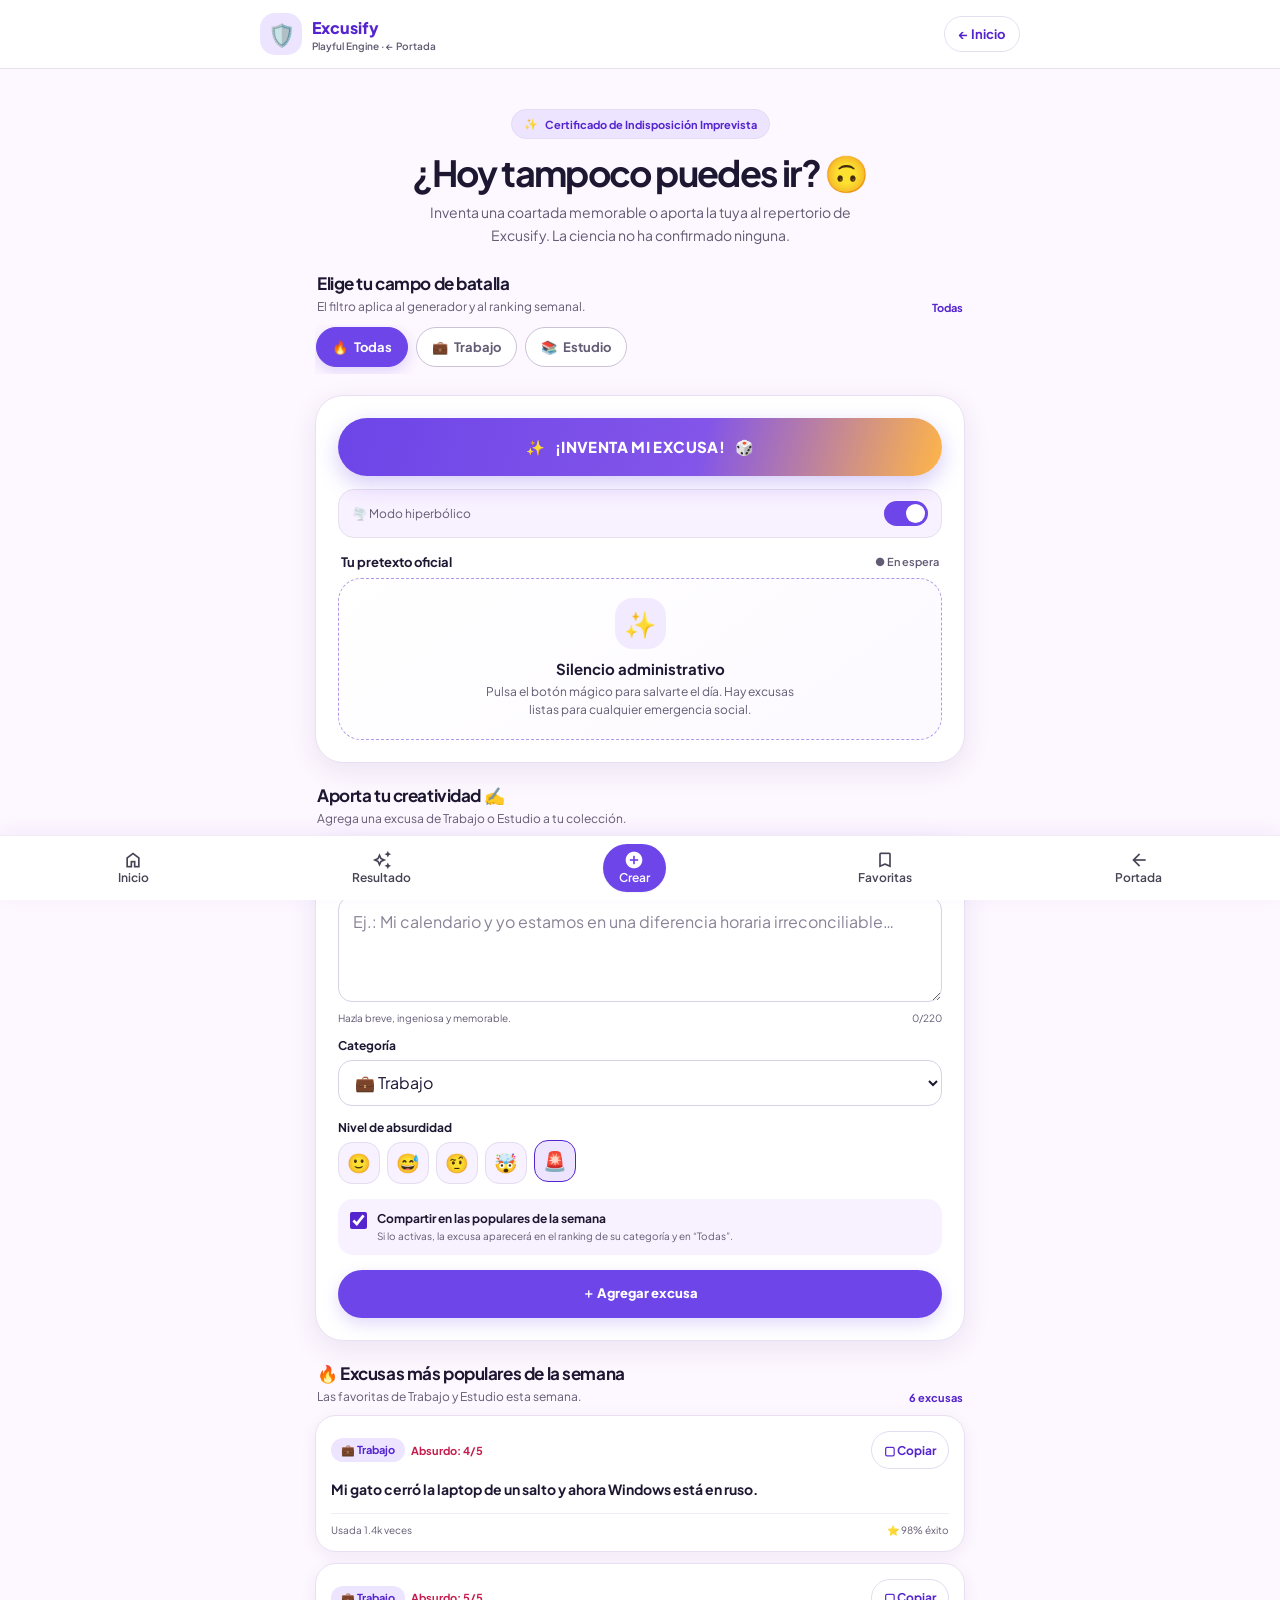
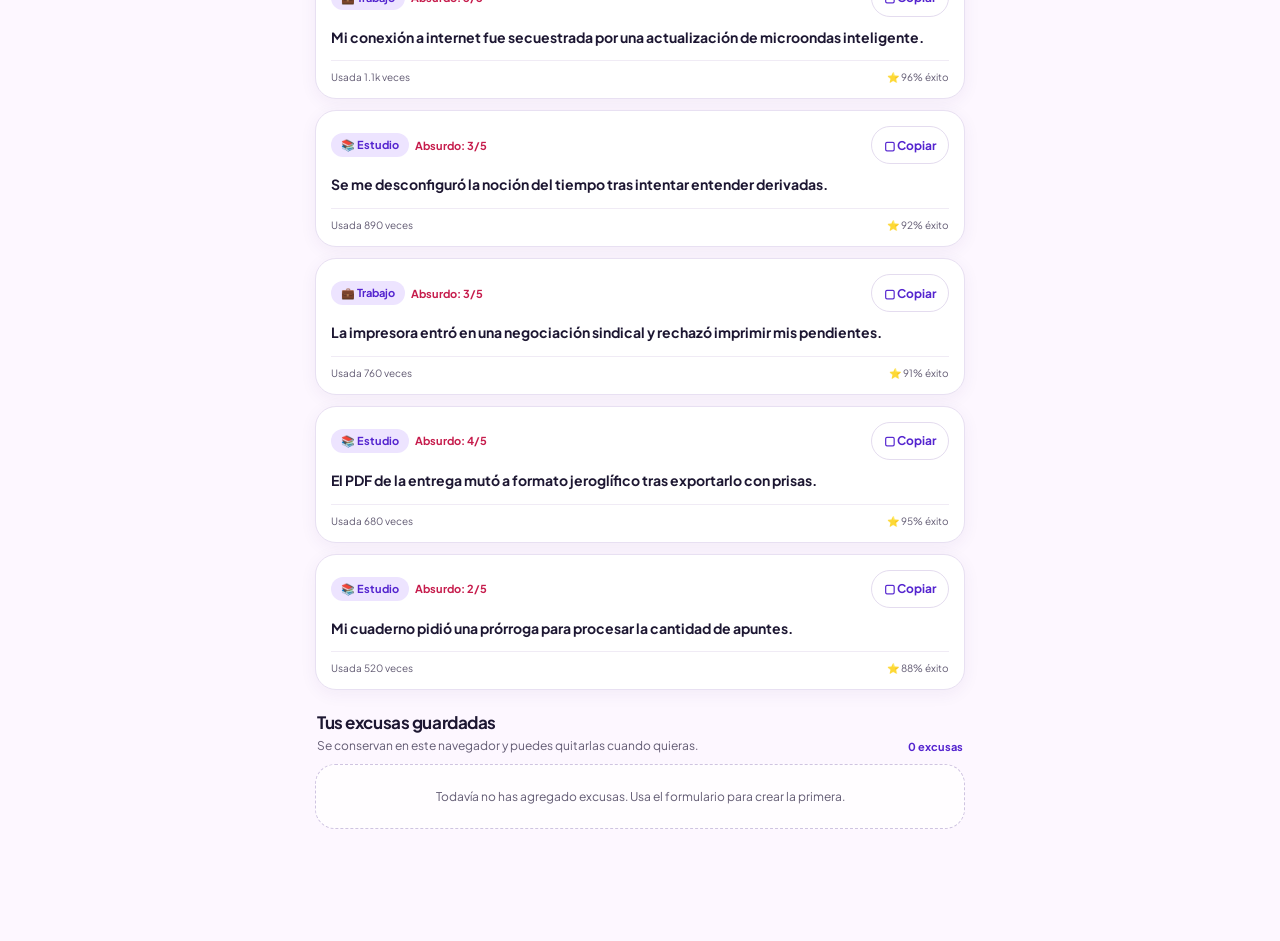
==== commit c59175b3: "fix(views): unifica la navegacion con el prototipo" ====
--- a/views/crear-excusa.html
+++ b/views/crear-excusa.html
@@ -115,19 +115,16 @@
     .privacy-tag { color: #5b526c; background: #f2eff6; }
     .toast { position: fixed; z-index: 10; top: 14px; left: 50%; max-width: calc(100% - 28px); padding: 11px 17px; border: 1px solid rgba(255,255,255,.14); border-radius: 99px; color: #fff; background: #332c48; box-shadow: 0 10px 30px rgba(35,23,66,.24); font-size: 12px; font-weight: 700; opacity: 0; pointer-events: none; transform: translate(-50%, -12px); transition: .2s; }
     .toast.show { opacity: 1; transform: translate(-50%, 0); }
-    .bottom-nav { position: fixed; z-index: 4; right: 0; bottom: 0; left: 0; display: flex; justify-content: center; gap: 7px; padding: 9px 10px max(9px, env(safe-area-inset-bottom)); border-top: 1px solid #e7e0ef; background: rgba(255,255,255,.96); box-shadow: 0 -5px 18px rgba(64,42,119,.06); backdrop-filter: blur(14px); }
-    .bottom-nav a { display: flex; min-width: 0; flex: 1; max-width: 110px; flex-direction: column; align-items: center; gap: 3px; padding: 7px 10px; border-radius: 999px; color: var(--muted); font-size: 10px; font-weight: 700; }
-    .bottom-nav a span:first-child { font-size: 17px; }
-    .bottom-nav a[aria-current="page"] { color: #fff; background: var(--primary-container); }
     .sr-only { position: absolute; width: 1px; height: 1px; padding: 0; margin: -1px; overflow: hidden; clip: rect(0,0,0,0); white-space: nowrap; border: 0; }
     @media (min-width: 700px) {
       main { width: min(100% - 48px, 650px); padding-top: 36px; }
       .panel { border-radius: 28px; }
       .generator, .form-card { padding: 22px; }
-      .bottom-nav a { min-width: 0; }
     }
     @media (prefers-reduced-motion: reduce) { *, *::before, *::after { scroll-behavior: auto !important; transition-duration: .01ms !important; animation-duration: .01ms !important; } }
   </style>
+<link rel="stylesheet" href="css/navegacion.css">
+<link href="https://fonts.googleapis.com/css2?family=Material+Symbols+Outlined:wght,FILL@100..700,0..1&amp;display=swap" rel="stylesheet">
 </head>
 <body>
   <div class="toast" id="toast" role="status" aria-live="polite"></div>
@@ -236,13 +233,13 @@
     </section>
   </main>
 
-  <nav class="bottom-nav" aria-label="Navegación principal">
-    <a href="inicio-generador.html"><span aria-hidden="true">⌂</span><span>Inicio</span></a>
-    <a href="resultado-generado.html"><span aria-hidden="true">✨</span><span>Resultado</span></a>
-    <a href="mis-favoritas.html"><span aria-hidden="true">☆</span><span>Favoritas</span></a>
-    <a href="crear-excusa.html" aria-current="page"><span aria-hidden="true">＋</span><span>Crear</span></a>
-    <a href="../index.html"><span aria-hidden="true">↩</span><span>Portada</span></a>
-  </nav>
+  <nav class="app-nav" aria-label="Navegaci?n principal">
+  <a href="inicio-generador.html"><span class="material-symbols-outlined" aria-hidden="true">home</span><span>Inicio</span></a>
+  <a href="resultado-generado.html"><span class="material-symbols-outlined" aria-hidden="true">auto_awesome</span><span>Resultado</span></a>
+  <a href="crear-excusa.html" aria-current="page"><span class="material-symbols-outlined" aria-hidden="true">add_circle</span><span>Crear</span></a>
+  <a href="mis-favoritas.html"><span class="material-symbols-outlined" aria-hidden="true">bookmark</span><span>Favoritas</span></a>
+  <a href="../index.html"><span class="material-symbols-outlined" aria-hidden="true">arrow_back</span><span>Portada</span></a>
+</nav>
 
   <script>
     (() => {
--- a/views/css/navegacion.css
+++ b/views/css/navegacion.css
@@ -0,0 +1,63 @@
+.app-nav {
+  position: fixed;
+  bottom: 0;
+  left: 0;
+  z-index: 50;
+  box-sizing: border-box;
+  width: 100%;
+  display: flex;
+  justify-content: space-around;
+  align-items: center;
+  padding: 8px 16px calc(8px + env(safe-area-inset-bottom, 0px));
+  background: #fff;
+  border-top: 1px solid rgba(202, 195, 216, .3);
+  box-shadow: 0 -4px 20px -2px rgba(109, 69, 232, .08);
+  font-family: 'Plus Jakarta Sans', sans-serif;
+}
+.app-nav a {
+  display: flex;
+  flex-direction: column;
+  align-items: center;
+  justify-content: center;
+  min-width: 0;
+  padding: 6px 12px;
+  border-radius: 9999px;
+  color: #484455;
+  text-decoration: none;
+  font-size: 12px;
+  font-weight: 600;
+  line-height: 16px;
+  transition: color .15s, transform .15s;
+}
+.app-nav a:hover { color: #5424cf; }
+.app-nav a:active { transform: scale(.9); }
+.app-nav a[aria-current='page'] {
+  padding-inline: 16px;
+  background: #6d45e8;
+  color: #fff;
+  box-shadow: 0 1px 2px rgba(0, 0, 0, .05);
+}
+.app-nav .material-symbols-outlined {
+  font-family: 'Material Symbols Outlined';
+  font-size: 20px;
+  font-weight: normal;
+  font-style: normal;
+  line-height: 1;
+  letter-spacing: normal;
+  text-transform: none;
+  display: inline-block;
+  white-space: nowrap;
+  direction: ltr;
+  font-feature-settings: 'liga';
+  -webkit-font-smoothing: antialiased;
+  font-variation-settings: 'FILL' 0, 'wght' 400, 'GRAD' 0, 'opsz' 24;
+}
+.app-nav a[aria-current='page'] .material-symbols-outlined {
+  font-variation-settings: 'FILL' 1, 'wght' 400, 'GRAD' 0, 'opsz' 24;
+}
+.app-nav a:focus-visible { outline: 3px solid #835500; outline-offset: 3px; }
+@media (max-width: 359px) {
+  .app-nav { padding-inline: 4px; }
+  .app-nav a { padding-inline: 8px; }
+  .app-nav a[aria-current='page'] { padding-inline: 10px; }
+}
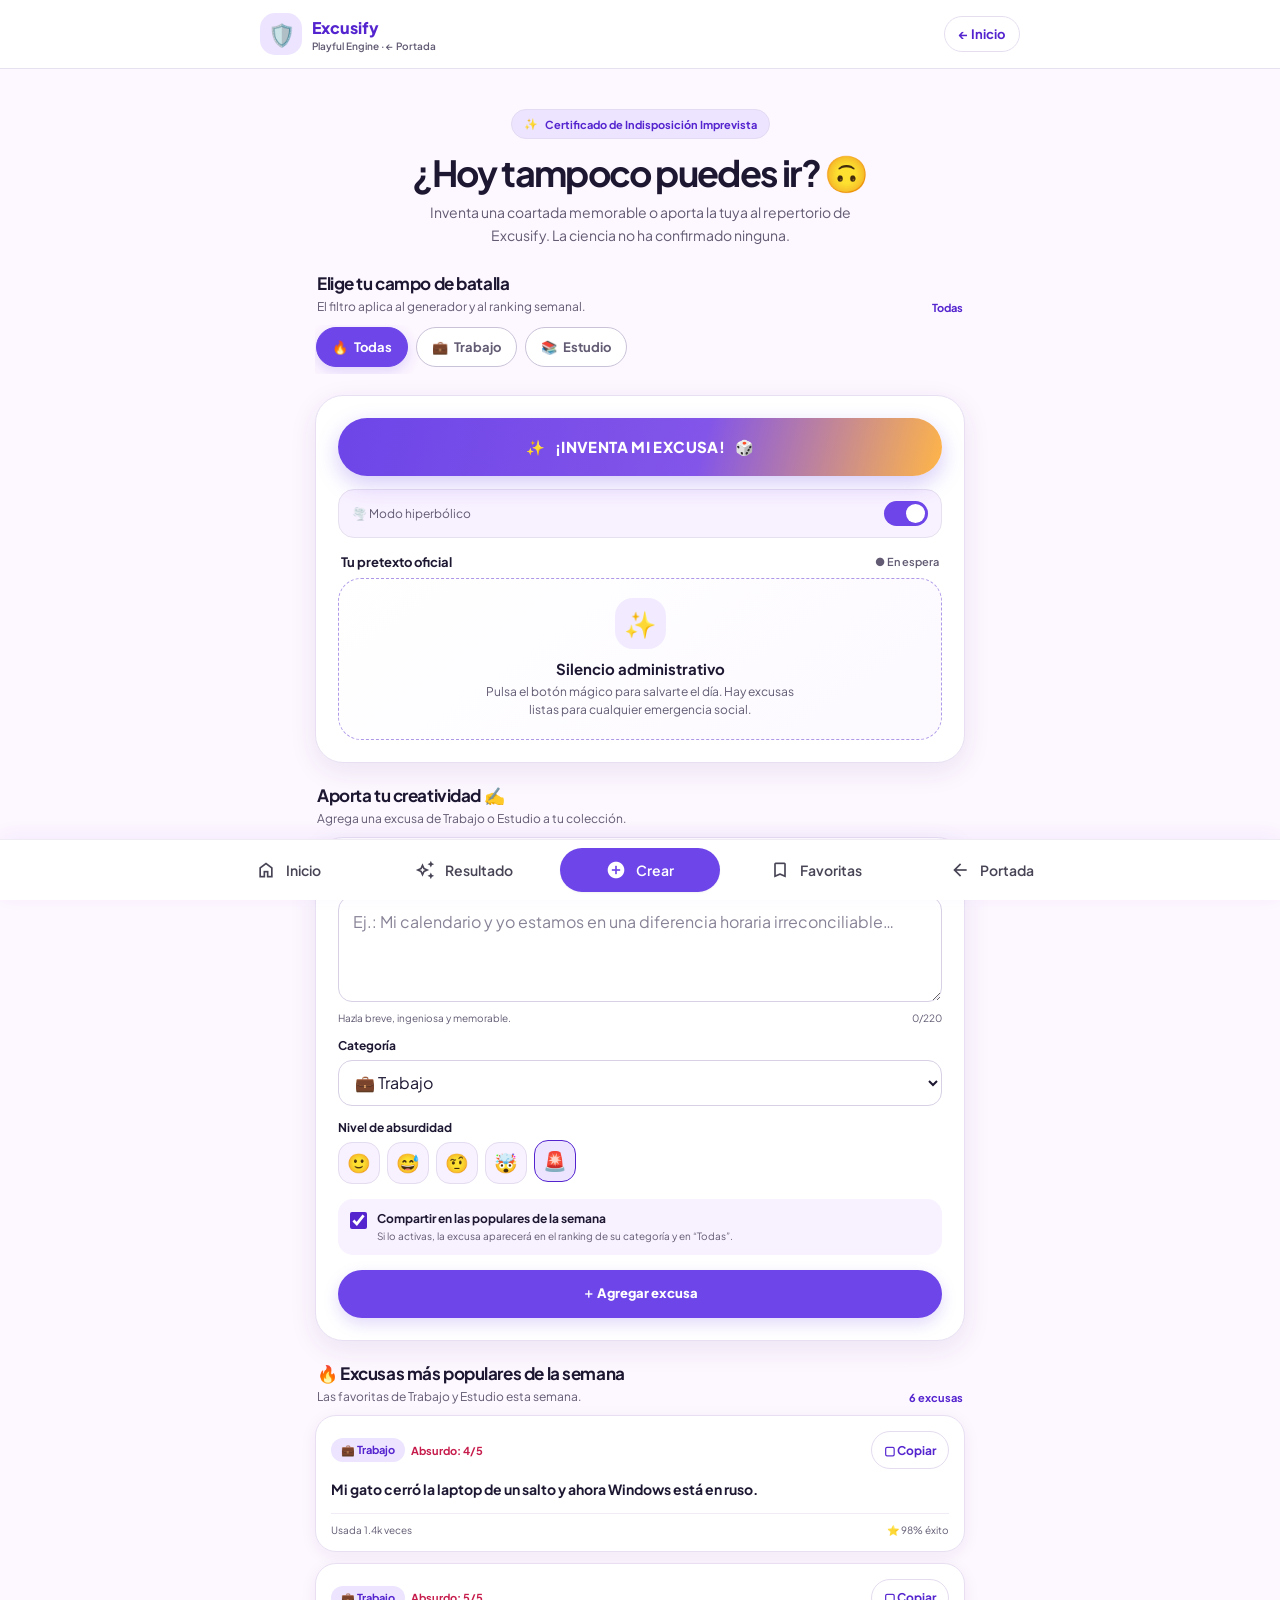
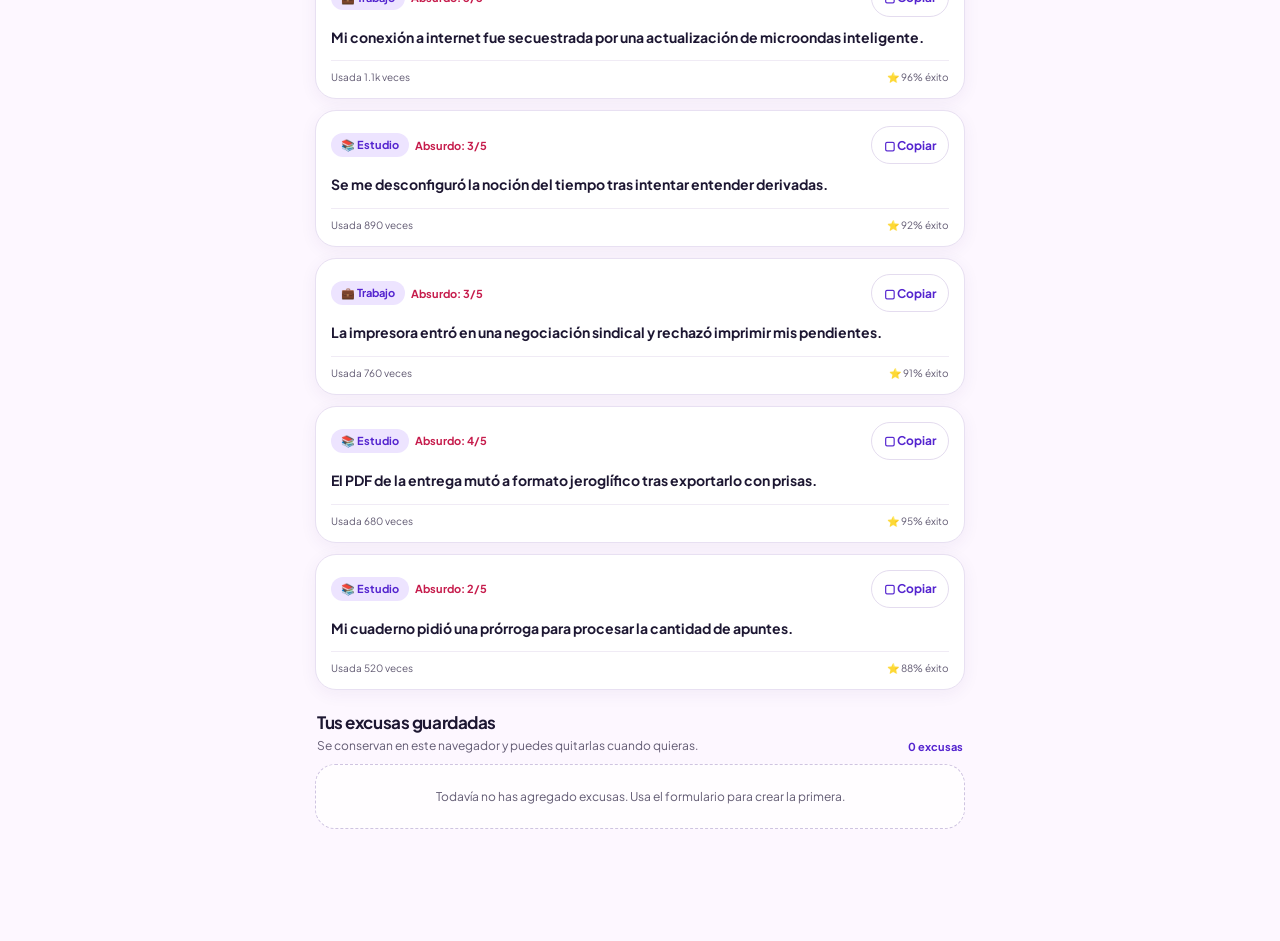
==== commit 068a3c01: "refactor(views): extrae CSS y JS y mejora navegacion y favoritas" ====
--- a/views/crear-excusa.html
+++ b/views/crear-excusa.html
@@ -8,121 +8,8 @@
   <link rel="preconnect" href="https://fonts.googleapis.com" />
   <link rel="preconnect" href="https://fonts.gstatic.com" crossorigin />
   <link href="https://fonts.googleapis.com/css2?family=Plus+Jakarta+Sans:wght@400;500;600;700;800&display=swap" rel="stylesheet" />
-  <style>
-    :root {
-      color-scheme: light;
-      --primary: #5424cf;
-      --primary-container: #6d45e8;
-      --secondary: #ffb548;
-      --tertiary: #c61c4c;
-      --background: #fdf7ff;
-      --surface: #fff;
-      --surface-low: #f8f1ff;
-      --surface-container: #f2ebff;
-      --surface-high: #ede4ff;
-      --text: #1d1732;
-      --muted: #625b73;
-      --outline: #cac3d8;
-      --shadow: 0 8px 28px rgba(64, 42, 119, .09);
-      font-family: "Plus Jakarta Sans", sans-serif;
-    }
-
-    * { box-sizing: border-box; }
-    body { margin: 0; min-height: 100vh; color: var(--text); background: var(--background); }
-    button, input, textarea, select { font: inherit; }
-    button, a { -webkit-tap-highlight-color: transparent; }
-    a { color: inherit; text-decoration: none; }
-    button { color: inherit; }
-    .topbar { position: sticky; top: 0; z-index: 5; background: rgba(255,255,255,.94); border-bottom: 1px solid #e7e0ef; backdrop-filter: blur(14px); }
-    .topbar-inner { width: min(100% - 32px, 760px); min-height: 68px; margin: auto; display: flex; align-items: center; justify-content: space-between; gap: 16px; }
-    .brand { display: inline-flex; align-items: center; gap: 10px; font-weight: 800; color: var(--primary); }
-    .brand-mark { display: grid; width: 42px; height: 42px; place-items: center; border-radius: 15px; background: var(--surface-high); font-size: 22px; }
-    .brand small { display: block; margin-top: 2px; color: var(--muted); font-size: 10px; font-weight: 600; }
-    .back-link { padding: 9px 14px; border: 1px solid #e5deef; border-radius: 999px; color: var(--primary); font-size: 13px; font-weight: 700; }
-    .back-link:hover { background: var(--surface-low); }
-    main { width: min(100% - 32px, 540px); margin: 0 auto; padding: 26px 0 112px; }
-    .hero { text-align: center; margin: 4px 0 24px; }
-    .eyebrow { display: inline-flex; align-items: center; gap: 7px; padding: 7px 12px; border: 1px solid #e3daf3; border-radius: 999px; color: var(--primary); background: var(--surface-high); font-size: 11px; font-weight: 700; }
-    h1 { margin: 13px 0 8px; font-size: clamp(27px, 7vw, 36px); line-height: 1.15; letter-spacing: -.045em; }
-    .hero p { max-width: 440px; margin: auto; color: var(--muted); font-size: 14px; line-height: 1.65; }
-    .section { margin-top: 21px; }
-    .section-heading { display: flex; align-items: flex-end; justify-content: space-between; gap: 12px; margin: 0 2px 11px; }
-    .section-heading h2 { margin: 0; font-size: 17px; line-height: 1.35; letter-spacing: -.025em; }
-    .section-heading p { margin: 4px 0 0; color: var(--muted); font-size: 12px; }
-    .count { flex: 0 0 auto; color: var(--primary); font-size: 11px; font-weight: 700; }
-    .filters { display: flex; gap: 8px; overflow-x: auto; padding: 2px 1px 7px; scrollbar-width: none; }
-    .filters::-webkit-scrollbar { display: none; }
-    .filter { display: inline-flex; flex: 0 0 auto; align-items: center; gap: 6px; min-height: 40px; padding: 0 15px; border: 1px solid var(--outline); border-radius: 999px; background: var(--surface); color: var(--muted); cursor: pointer; font-size: 13px; font-weight: 700; transition: .18s ease; }
-    .filter:hover { background: var(--surface-low); }
-    .filter[aria-pressed="true"] { border-color: var(--primary-container); color: #fff; background: var(--primary-container); box-shadow: 0 5px 14px rgba(109,69,232,.2); }
-    .panel { border: 1px solid #e8e0f2; border-radius: 25px; background: var(--surface); box-shadow: var(--shadow); }
-    .generator { padding: 17px; }
-    .generate-btn { position: relative; display: flex; width: 100%; min-height: 58px; align-items: center; justify-content: center; gap: 10px; overflow: hidden; border: 0; border-radius: 999px; color: #fff; background: linear-gradient(105deg, var(--primary-container), #8355e9 60%, var(--secondary)); box-shadow: 0 8px 22px rgba(109,69,232,.28); cursor: pointer; font-size: 15px; font-weight: 800; letter-spacing: .025em; transition: transform .15s ease, box-shadow .15s ease; }
-    .generate-btn:hover { box-shadow: 0 12px 26px rgba(109,69,232,.35); transform: translateY(-1px); }
-    .generate-btn:active { transform: scale(.98); }
-    .generate-btn:focus-visible, button:focus-visible, a:focus-visible, input:focus-visible, textarea:focus-visible, select:focus-visible { outline: 3px solid #b9a4ff; outline-offset: 3px; }
-    .subline { display: flex; align-items: center; justify-content: space-between; gap: 10px; margin-top: 13px; padding: 11px 13px; border: 1px solid #e7e0ef; border-radius: 16px; background: var(--surface-low); color: var(--muted); font-size: 12px; }
-    .switch { position: relative; width: 44px; height: 25px; flex: 0 0 auto; }
-    .switch input { position: absolute; opacity: 0; width: 1px; height: 1px; }
-    .switch-track { position: absolute; inset: 0; border-radius: 99px; background: #b8b1c7; cursor: pointer; transition: .2s; }
-    .switch-track::after { position: absolute; top: 3px; left: 3px; width: 19px; height: 19px; border-radius: 50%; background: white; content: ""; transition: .2s; }
-    .switch input:checked + .switch-track { background: var(--primary-container); }
-    .switch input:checked + .switch-track::after { transform: translateX(19px); }
-    .result-wrap { margin-top: 16px; }
-    .result-label { display: flex; justify-content: space-between; align-items: center; margin: 0 3px 8px; font-size: 13px; font-weight: 700; }
-    .status { color: var(--muted); font-size: 11px; font-weight: 600; }
-    .result-card { min-height: 160px; padding: 19px; border: 1px dashed #ae98e8; border-radius: 23px; background: linear-gradient(145deg, #fff, #fcf9ff); }
-    .result-empty { display: grid; min-height: 120px; place-items: center; align-content: center; text-align: center; }
-    .result-empty .sparkle { display: grid; width: 51px; height: 51px; place-items: center; margin-bottom: 10px; border-radius: 18px; background: var(--surface-container); font-size: 26px; }
-    .result-empty strong { font-size: 15px; }
-    .result-empty p { max-width: 310px; margin: 5px 0 0; color: var(--muted); font-size: 12px; line-height: 1.55; }
-    .result-content[hidden], .result-empty[hidden] { display: none; }
-    .result-top, .result-actions, .meta-row { display: flex; align-items: center; justify-content: space-between; gap: 10px; }
-    .tag { display: inline-flex; align-items: center; gap: 5px; padding: 5px 10px; border-radius: 999px; background: var(--surface-high); color: var(--primary); font-size: 11px; font-weight: 700; }
-    .absurdity { color: var(--tertiary); font-size: 11px; font-weight: 700; }
-    .quote { position: relative; margin: 14px 0; padding: 17px; border: 1px solid #eee8f6; border-radius: 18px; background: var(--surface-low); font-size: 17px; font-weight: 700; line-height: 1.5; }
-    .result-actions small { color: var(--muted); font-size: 10px; }
-    .button-row { display: flex; gap: 8px; }
-    .icon-btn, .small-btn { display: inline-flex; min-height: 38px; align-items: center; justify-content: center; gap: 6px; padding: 0 12px; border: 1px solid #e4dcef; border-radius: 999px; background: var(--surface); color: var(--primary); cursor: pointer; font-size: 12px; font-weight: 700; }
-    .icon-btn:hover, .small-btn:hover { background: var(--surface-low); }
-    .form-card { padding: 18px; }
-    .field { margin-top: 14px; }
-    .field label, .field-label { display: block; margin: 0 0 7px; font-size: 12px; font-weight: 700; }
-    .field textarea, .field select { width: 100%; border: 1px solid #d8d0e5; border-radius: 14px; background: #fff; color: var(--text); }
-    .field textarea { min-height: 106px; padding: 13px 14px; resize: vertical; line-height: 1.5; }
-    .field select { min-height: 46px; padding: 0 12px; }
-    .field textarea::placeholder { color: #898397; }
-    .hint { display: flex; justify-content: space-between; gap: 10px; margin-top: 6px; color: var(--muted); font-size: 10px; }
-    .rating { display: flex; flex-wrap: wrap; gap: 7px; }
-    .rating button { display: grid; width: 42px; height: 42px; place-items: center; border: 1px solid #e4dcef; border-radius: 14px; background: var(--surface-low); cursor: pointer; font-size: 19px; transition: .15s; }
-    .rating button[aria-pressed="true"] { border-color: var(--primary); background: var(--surface-high); transform: translateY(-2px); }
-    .publish-row { display: flex; align-items: flex-start; gap: 10px; margin: 15px 0; padding: 12px; border-radius: 15px; background: var(--surface-low); }
-    .publish-row input { width: 17px; height: 17px; margin: 1px 0 0; accent-color: var(--primary); }
-    .publish-row label { cursor: pointer; }
-    .publish-row strong { display: block; font-size: 12px; }
-    .publish-row small { display: block; margin-top: 3px; color: var(--muted); font-size: 10px; line-height: 1.45; }
-    .submit-btn { width: 100%; min-height: 48px; border: 0; border-radius: 999px; color: #fff; background: var(--primary-container); box-shadow: 0 6px 16px rgba(109,69,232,.2); cursor: pointer; font-size: 13px; font-weight: 800; }
-    .submit-btn:hover { background: var(--primary); }
-    .popular-list { display: grid; gap: 11px; }
-    .excuse-card { padding: 15px; border: 1px solid #e8e0f2; border-radius: 21px; background: var(--surface); box-shadow: 0 4px 17px rgba(64,42,119,.06); }
-    .excuse-card p { margin: 10px 0 12px; font-size: 14px; font-weight: 700; line-height: 1.55; }
-    .card-top { display: flex; align-items: center; justify-content: space-between; gap: 8px; }
-    .card-tags { display: flex; flex-wrap: wrap; align-items: center; gap: 6px; }
-    .card-meta { padding-top: 10px; border-top: 1px solid #f0ebf5; color: var(--muted); font-size: 10px; }
-    .remove-btn { padding: 5px 8px; border: 0; border-radius: 99px; background: transparent; color: #8b5263; cursor: pointer; font-size: 11px; font-weight: 700; }
-    .remove-btn:hover { background: #fff0f2; }
-    .empty-list { padding: 22px 16px; border: 1px dashed #cfc4e1; border-radius: 20px; color: var(--muted); background: rgba(255,255,255,.7); text-align: center; font-size: 12px; line-height: 1.6; }
-    .privacy-tag { color: #5b526c; background: #f2eff6; }
-    .toast { position: fixed; z-index: 10; top: 14px; left: 50%; max-width: calc(100% - 28px); padding: 11px 17px; border: 1px solid rgba(255,255,255,.14); border-radius: 99px; color: #fff; background: #332c48; box-shadow: 0 10px 30px rgba(35,23,66,.24); font-size: 12px; font-weight: 700; opacity: 0; pointer-events: none; transform: translate(-50%, -12px); transition: .2s; }
-    .toast.show { opacity: 1; transform: translate(-50%, 0); }
-    .sr-only { position: absolute; width: 1px; height: 1px; padding: 0; margin: -1px; overflow: hidden; clip: rect(0,0,0,0); white-space: nowrap; border: 0; }
-    @media (min-width: 700px) {
-      main { width: min(100% - 48px, 650px); padding-top: 36px; }
-      .panel { border-radius: 28px; }
-      .generator, .form-card { padding: 22px; }
-    }
-    @media (prefers-reduced-motion: reduce) { *, *::before, *::after { scroll-behavior: auto !important; transition-duration: .01ms !important; animation-duration: .01ms !important; } }
-  </style>
+  <link rel="stylesheet" href="css/comun.css">
+  <link rel="stylesheet" href="css/crear-excusa.css">
 <link rel="stylesheet" href="css/navegacion.css">
 <link href="https://fonts.googleapis.com/css2?family=Material+Symbols+Outlined:wght,FILL@100..700,0..1&amp;display=swap" rel="stylesheet">
 </head>
@@ -233,7 +120,7 @@
     </section>
   </main>
 
-  <nav class="app-nav" aria-label="Navegaci?n principal">
+  <nav class="app-nav" aria-label="Navegación principal">
   <a href="inicio-generador.html"><span class="material-symbols-outlined" aria-hidden="true">home</span><span>Inicio</span></a>
   <a href="resultado-generado.html"><span class="material-symbols-outlined" aria-hidden="true">auto_awesome</span><span>Resultado</span></a>
   <a href="crear-excusa.html" aria-current="page"><span class="material-symbols-outlined" aria-hidden="true">add_circle</span><span>Crear</span></a>
@@ -241,244 +128,7 @@
   <a href="../index.html"><span class="material-symbols-outlined" aria-hidden="true">arrow_back</span><span>Portada</span></a>
 </nav>
 
-  <script>
-    (() => {
-      'use strict';
-
-      const STORAGE_KEY = 'excusify.customExcuses.v1';
-      const seededExcuses = [
-        { id: 'seed-work-1', category: 'Trabajo', text: 'Mi gato cerró la laptop de un salto y ahora Windows está en ruso.', absurdity: 4, success: 98, uses: 1400 },
-        { id: 'seed-work-2', category: 'Trabajo', text: 'Mi conexión a internet fue secuestrada por una actualización de microondas inteligente.', absurdity: 5, success: 96, uses: 1120 },
-        { id: 'seed-work-3', category: 'Trabajo', text: 'La impresora entró en una negociación sindical y rechazó imprimir mis pendientes.', absurdity: 3, success: 91, uses: 760 },
-        { id: 'seed-study-1', category: 'Estudio', text: 'Se me desconfiguró la noción del tiempo tras intentar entender derivadas.', absurdity: 3, success: 92, uses: 890 },
-        { id: 'seed-study-2', category: 'Estudio', text: 'El PDF de la entrega mutó a formato jeroglífico tras exportarlo con prisas.', absurdity: 4, success: 95, uses: 680 },
-        { id: 'seed-study-3', category: 'Estudio', text: 'Mi cuaderno pidió una prórroga para procesar la cantidad de apuntes.', absurdity: 2, success: 88, uses: 520 }
-      ];
-
-      let activeCategory = 'Todas';
-      let selectedRating = 5;
-      let toastTimer;
-      let customExcuses = loadExcuses();
-
-      const $ = (selector, root = document) => root.querySelector(selector);
-      const $$ = (selector, root = document) => Array.from(root.querySelectorAll(selector));
-
-      function loadExcuses() {
-        try {
-          const saved = JSON.parse(localStorage.getItem(STORAGE_KEY) || '[]');
-          return Array.isArray(saved) ? saved.filter(item => item && typeof item.text === 'string' && ['Trabajo', 'Estudio'].includes(item.category)) : [];
-        } catch (error) {
-          return [];
-        }
-      }
-
-      function saveExcuses() {
-        try {
-          localStorage.setItem(STORAGE_KEY, JSON.stringify(customExcuses));
-          return true;
-        } catch (error) {
-          showToast('No se pudo guardar en este navegador.');
-          return false;
-        }
-      }
-
-      function allExcuses() {
-        return seededExcuses.concat(customExcuses);
-      }
-
-      function visibleByCategory(items) {
-        return activeCategory === 'Todas' ? items : items.filter(item => item.category === activeCategory);
-      }
-
-      function categoryIcon(category) {
-        return category === 'Trabajo' ? '💼' : '📚';
-      }
-
-      function showToast(message) {
-        const toast = $('#toast');
-        toast.textContent = message;
-        toast.classList.add('show');
-        window.clearTimeout(toastTimer);
-        toastTimer = window.setTimeout(() => toast.classList.remove('show'), 2400);
-      }
-
-      function updatePopular() {
-        const popular = visibleByCategory(allExcuses().filter(item => item.popular !== false))
-          .sort((a, b) => (Number(b.uses) || 0) - (Number(a.uses) || 0));
-        const list = $('#popularList');
-        $('#popularCount').textContent = `${popular.length} ${popular.length === 1 ? 'excusa' : 'excusas'}`;
-        $('#popularSubtitle').textContent = activeCategory === 'Todas'
-          ? 'Las favoritas de Trabajo y Estudio esta semana.'
-          : `Las favoritas de ${activeCategory} esta semana.`;
-
-        if (!popular.length) {
-          list.innerHTML = '<div class="empty-list">Todavía no hay excusas populares en esta categoría. ¡Agrega una y comparte tu creatividad!</div>';
-          return;
-        }
-
-        list.innerHTML = popular.map(item => {
-          const owned = customExcuses.some(custom => custom.id === item.id);
-          const uses = Number(item.uses) || 0;
-          const usageLabel = uses >= 1000 ? `${(uses / 1000).toFixed(1).replace('.0', '')}k` : String(uses);
-          return `<article class="excuse-card">
-            <div class="card-top"><div class="card-tags"><span class="tag">${categoryIcon(item.category)} ${item.category}</span><span class="absurdity">Absurdo: ${item.absurdity || 5}/5</span></div>
-              <button class="small-btn copy-card" type="button" data-id="${escapeAttribute(item.id)}" aria-label="Copiar excusa">▢ Copiar</button></div>
-            <p>${escapeHTML(item.text)}</p>
-            <div class="meta-row card-meta"><span>Usada ${usageLabel} veces</span><span>⭐ ${item.success || 94}% éxito</span>${owned ? `<button class="remove-btn" type="button" data-remove="${escapeAttribute(item.id)}">Quitar</button>` : ''}</div>
-          </article>`;
-        }).join('');
-      }
-
-      function updateCustomList() {
-        const saved = visibleByCategory(customExcuses).slice().sort((a, b) => (b.createdAt || '').localeCompare(a.createdAt || ''));
-        const list = $('#customList');
-        $('#myExcusesCount').textContent = `${saved.length} ${saved.length === 1 ? 'excusa' : 'excusas'}`;
-        if (!saved.length) {
-          list.innerHTML = `<div class="empty-list">${activeCategory === 'Todas' ? 'Todavía no has agregado excusas. Usa el formulario para crear la primera.' : `No tienes excusas guardadas en ${activeCategory}.`}</div>`;
-          return;
-        }
-        list.innerHTML = saved.map(item => `<article class="excuse-card">
-          <div class="card-top"><div class="card-tags"><span class="tag">${categoryIcon(item.category)} ${item.category}</span><span class="tag privacy-tag">${item.popular === false ? '🔒 Solo para ti' : '🔥 En populares'}</span></div>
-            <button class="small-btn copy-card" type="button" data-id="${escapeAttribute(item.id)}">▢ Copiar</button></div>
-          <p>${escapeHTML(item.text)}</p>
-          <div class="meta-row card-meta"><span>Absurdo: ${item.absurdity || 5}/5</span><button class="remove-btn" type="button" data-remove="${escapeAttribute(item.id)}">Quitar</button></div>
-        </article>`).join('');
-      }
-
-      function escapeHTML(value) {
-        return String(value).replace(/[&<>"']/g, character => ({ '&': '&amp;', '<': '&lt;', '>': '&gt;', '"': '&quot;', "'": '&#39;' })[character]);
-      }
-
-      function escapeAttribute(value) {
-        return escapeHTML(value).replace(/`/g, '&#96;');
-      }
-
-      function setCategory(category) {
-        activeCategory = category;
-        $$('.filter').forEach(button => button.setAttribute('aria-pressed', String(button.dataset.category === category)));
-        $('#filterSummary').textContent = category;
-        updatePopular();
-        updateCustomList();
-        const current = $('#resultText').dataset.category;
-        if (current && category !== 'Todas' && current !== category) {
-          $('#resultStatus').textContent = '● Cambió el filtro';
-        }
-      }
-
-      function generateExcuse() {
-        const pool = visibleByCategory(allExcuses());
-        if (!pool.length) {
-          showToast('No hay excusas para esta categoría. Agrega una primero.');
-          return;
-        }
-        const item = pool[Math.floor(Math.random() * pool.length)];
-        const hyperbolic = $('#hyperbolicToggle').checked;
-        let text = item.text;
-        if (hyperbolic && !item.id.startsWith('seed-')) text = `${text.replace(/[.!?…]+$/, '')} ¡y el universo todavía no presenta disculpas!`;
-        $('#emptyResult').hidden = true;
-        $('#generatedResult').hidden = false;
-        $('#resultText').textContent = `“${text}”`;
-        $('#resultText').dataset.category = item.category;
-        $('#resultCategory').textContent = `${categoryIcon(item.category)} ${item.category}`;
-        $('#resultAbsurdity').textContent = `Absurdo: ${item.absurdity || 5}/5 🚨`;
-        $('#resultSuccess').textContent = `${item.success || 94}%`;
-        $('#resultStatus').textContent = '● Generada';
-        $('#generateBtn').animate([{ transform: 'scale(.97)' }, { transform: 'scale(1)' }], { duration: 180, easing: 'ease-out' });
-      }
-
-      async function copyText(text) {
-        try {
-          await navigator.clipboard.writeText(text);
-        } catch (error) {
-          const temp = document.createElement('textarea');
-          temp.value = text;
-          temp.style.position = 'fixed';
-          temp.style.opacity = '0';
-          document.body.appendChild(temp);
-          temp.select();
-          document.execCommand('copy');
-          temp.remove();
-        }
-        showToast('¡Excusa copiada al portapapeles! 🚀');
-      }
-
-      function addExcuse(event) {
-        event.preventDefault();
-        const field = $('#excuseInput');
-        const text = field.value.trim();
-        if (text.length < 8) {
-          field.setCustomValidity('Escribe una excusa de al menos 8 caracteres.');
-          field.reportValidity();
-          return;
-        }
-        field.setCustomValidity('');
-        const category = $('#excuseCategory').value;
-        const newExcuse = {
-          id: `custom-${Date.now()}-${Math.random().toString(36).slice(2, 8)}`,
-          category,
-          text,
-          absurdity: selectedRating,
-          success: Math.floor(80 + Math.random() * 19),
-          uses: 0,
-          popular: $('#publishToggle').checked,
-          createdAt: new Date().toISOString()
-        };
-        customExcuses.unshift(newExcuse);
-        if (!saveExcuses()) { customExcuses.shift(); return; }
-        event.currentTarget.reset();
-        selectedRating = 5;
-        $$('.rating button').forEach(button => button.setAttribute('aria-pressed', String(button.dataset.rating === '5')));
-        $('#charCount').textContent = '0/220';
-        updatePopular();
-        updateCustomList();
-        showToast(newExcuse.popular ? '¡Excusa agregada al ranking semanal! ✨' : '¡Excusa guardada en tu colección! ✨');
-        if (activeCategory === 'Todas' || activeCategory === category) {
-          $('#resultText').dataset.category = '';
-        }
-      }
-
-      $('#generateBtn').addEventListener('click', generateExcuse);
-      $$('.filter').forEach(button => button.addEventListener('click', () => setCategory(button.dataset.category)));
-      $('#excuseForm').addEventListener('submit', addExcuse);
-      $('#excuseInput').addEventListener('input', event => {
-        $('#charCount').textContent = `${event.currentTarget.value.length}/220`;
-        event.currentTarget.setCustomValidity('');
-      });
-      $$('.rating button').forEach(button => button.addEventListener('click', () => {
-        selectedRating = Number(button.dataset.rating);
-        $$('.rating button').forEach(option => option.setAttribute('aria-pressed', String(option === button)));
-      }));
-      $('#copyResultBtn').addEventListener('click', () => {
-        if (!$('#generatedResult').hidden) copyText($('#resultText').textContent.replace(/^“|”$/g, ''));
-      });
-      $('#shareBtn').addEventListener('click', () => {
-        if ($('#generatedResult').hidden) return;
-        const text = `Oye, no voy a poder ir: ${$('#resultText').textContent}`;
-        window.open(`https://api.whatsapp.com/send?text=${encodeURIComponent(text)}`, '_blank', 'noopener,noreferrer');
-      });
-      function handleListAction(event) {
-        const copyButton = event.target.closest('.copy-card');
-        if (copyButton) {
-          const item = allExcuses().find(excuse => excuse.id === copyButton.dataset.id);
-          if (item) copyText(item.text);
-          return;
-        }
-        const removeButton = event.target.closest('[data-remove]');
-        if (removeButton) {
-          customExcuses = customExcuses.filter(item => item.id !== removeButton.dataset.remove);
-          saveExcuses();
-          updatePopular();
-          updateCustomList();
-          showToast('Excusa quitada de tu colección.');
-        }
-      }
-      $('#popularList').addEventListener('click', handleListAction);
-      $('#customList').addEventListener('click', handleListAction);
-
-      updatePopular();
-      updateCustomList();
-    })();
-  </script>
+<script src="js/crear-excusa.js"></script>
 <script src="js/favoritas.js"></script>
 </body>
 </html>
--- a/views/css/comun.css
+++ b/views/css/comun.css
@@ -0,0 +1,64 @@
+/* Componentes compartidos; independientes de Tailwind y compatibles con file://. */
+:root {
+  --nav-primary: #5424cf;
+  --nav-active: #6d45e8;
+  --nav-text: #484455;
+  --focus-color: #835500;
+}
+
+*, *::before, *::after { box-sizing: border-box; }
+[hidden] { display: none !important; }
+body { min-height: 100vh; min-height: 100dvh; }
+main { overflow-wrap: anywhere; }
+main :where(.flex > *, .result-top > *, .result-actions > *) { min-width: 0; }
+button:focus-visible, a:focus-visible {
+  outline: 3px solid var(--focus-color);
+  outline-offset: 3px;
+}
+
+.material-symbols-outlined {
+  font-variation-settings: 'FILL' 0, 'wght' 400, 'GRAD' 0, 'opsz' 24;
+}
+.material-symbols-outlined.fill-icon {
+  font-variation-settings: 'FILL' 1, 'wght' 400, 'GRAD' 0, 'opsz' 24;
+}
+.no-scrollbar, .hide-scrollbar { scrollbar-width: none; }
+.no-scrollbar::-webkit-scrollbar, .hide-scrollbar::-webkit-scrollbar { display: none; }
+
+/* Estilos antes creados mediante JavaScript en favoritas.js. */
+.favorites-notice {
+  position: fixed;
+  top: 76px;
+  left: 50%;
+  transform: translateX(-50%);
+  z-index: 1000;
+  background: #332c48;
+  color: white;
+  padding: 12px 20px;
+  border-radius: 24px;
+  max-width: 90vw;
+  overflow-wrap: anywhere;
+}
+.save-favorite {
+  background: #e7deff;
+  color: #4c15c8;
+  padding: 10px 16px;
+  border: 0;
+  border-radius: 24px;
+  font: inherit;
+  cursor: pointer;
+  margin-top: 12px;
+}
+.clipboard-field { position: fixed; opacity: 0; }
+body:has(.app-nav) main {
+  padding-bottom: calc(112px + env(safe-area-inset-bottom, 0px));
+}
+
+@media (prefers-reduced-motion: reduce) {
+  *, *::before, *::after {
+    scroll-behavior: auto !important;
+    transition-duration: .01ms !important;
+    animation-duration: .01ms !important;
+    animation-iteration-count: 1 !important;
+  }
+}
--- a/views/css/crear-excusa.css
+++ b/views/css/crear-excusa.css
@@ -0,0 +1,116 @@
+:root {
+  color-scheme: light;
+  --primary: #5424cf;
+  --primary-container: #6d45e8;
+  --secondary: #ffb548;
+  --tertiary: #c61c4c;
+  --background: #fdf7ff;
+  --surface: #fff;
+  --surface-low: #f8f1ff;
+  --surface-container: #f2ebff;
+  --surface-high: #ede4ff;
+  --text: #1d1732;
+  --muted: #625b73;
+  --outline: #cac3d8;
+  --shadow: 0 8px 28px rgba(64, 42, 119, .09);
+  font-family: "Plus Jakarta Sans", sans-serif;
+}
+
+body { margin: 0; min-height: 100vh; color: var(--text); background: var(--background); }
+button, input, textarea, select { font: inherit; }
+button, a { -webkit-tap-highlight-color: transparent; }
+a { color: inherit; text-decoration: none; }
+button { color: inherit; }
+.topbar { position: sticky; top: 0; z-index: 5; background: rgba(255,255,255,.94); border-bottom: 1px solid #e7e0ef; backdrop-filter: blur(14px); }
+.topbar-inner { width: min(100% - 32px, 760px); min-height: 68px; margin: auto; display: flex; align-items: center; justify-content: space-between; gap: 16px; }
+.brand { display: inline-flex; align-items: center; gap: 10px; font-weight: 800; color: var(--primary); }
+.brand-mark { display: grid; width: 42px; height: 42px; place-items: center; border-radius: 15px; background: var(--surface-high); font-size: 22px; }
+.brand small { display: block; margin-top: 2px; color: var(--muted); font-size: 10px; font-weight: 600; }
+.back-link { padding: 9px 14px; border: 1px solid #e5deef; border-radius: 999px; color: var(--primary); font-size: 13px; font-weight: 700; }
+.back-link:hover { background: var(--surface-low); }
+main { width: min(100% - 32px, 540px); margin: 0 auto; padding: 26px 0 112px; }
+.hero { text-align: center; margin: 4px 0 24px; }
+.eyebrow { display: inline-flex; align-items: center; gap: 7px; padding: 7px 12px; border: 1px solid #e3daf3; border-radius: 999px; color: var(--primary); background: var(--surface-high); font-size: 11px; font-weight: 700; }
+h1 { margin: 13px 0 8px; font-size: clamp(27px, 7vw, 36px); line-height: 1.15; letter-spacing: -.045em; }
+.hero p { max-width: 440px; margin: auto; color: var(--muted); font-size: 14px; line-height: 1.65; }
+.section { margin-top: 21px; }
+.section-heading { display: flex; align-items: flex-end; justify-content: space-between; gap: 12px; margin: 0 2px 11px; }
+.section-heading h2 { margin: 0; font-size: 17px; line-height: 1.35; letter-spacing: -.025em; }
+.section-heading p { margin: 4px 0 0; color: var(--muted); font-size: 12px; }
+.count { flex: 0 0 auto; color: var(--primary); font-size: 11px; font-weight: 700; }
+.filters { display: flex; gap: 8px; overflow-x: auto; padding: 2px 1px 7px; scrollbar-width: none; }
+.filters::-webkit-scrollbar { display: none; }
+.filter { display: inline-flex; flex: 0 0 auto; align-items: center; gap: 6px; min-height: 40px; padding: 0 15px; border: 1px solid var(--outline); border-radius: 999px; background: var(--surface); color: var(--muted); cursor: pointer; font-size: 13px; font-weight: 700; transition: .18s ease; }
+.filter:hover { background: var(--surface-low); }
+.filter[aria-pressed="true"] { border-color: var(--primary-container); color: #fff; background: var(--primary-container); box-shadow: 0 5px 14px rgba(109,69,232,.2); }
+.panel { border: 1px solid #e8e0f2; border-radius: 25px; background: var(--surface); box-shadow: var(--shadow); }
+.generator { padding: 17px; }
+.generate-btn { position: relative; display: flex; width: 100%; min-height: 58px; align-items: center; justify-content: center; gap: 10px; overflow: hidden; border: 0; border-radius: 999px; color: #fff; background: linear-gradient(105deg, var(--primary-container), #8355e9 60%, var(--secondary)); box-shadow: 0 8px 22px rgba(109,69,232,.28); cursor: pointer; font-size: 15px; font-weight: 800; letter-spacing: .025em; transition: transform .15s ease, box-shadow .15s ease; }
+.generate-btn:hover { box-shadow: 0 12px 26px rgba(109,69,232,.35); transform: translateY(-1px); }
+.generate-btn:active { transform: scale(.98); }
+.generate-btn:focus-visible, button:focus-visible, a:focus-visible, input:focus-visible, textarea:focus-visible, select:focus-visible { outline: 3px solid #b9a4ff; outline-offset: 3px; }
+.subline { display: flex; align-items: center; justify-content: space-between; gap: 10px; margin-top: 13px; padding: 11px 13px; border: 1px solid #e7e0ef; border-radius: 16px; background: var(--surface-low); color: var(--muted); font-size: 12px; }
+.switch { position: relative; width: 44px; height: 25px; flex: 0 0 auto; }
+.switch input { position: absolute; opacity: 0; width: 1px; height: 1px; }
+.switch-track { position: absolute; inset: 0; border-radius: 99px; background: #b8b1c7; cursor: pointer; transition: .2s; }
+.switch-track::after { position: absolute; top: 3px; left: 3px; width: 19px; height: 19px; border-radius: 50%; background: white; content: ""; transition: .2s; }
+.switch input:checked + .switch-track { background: var(--primary-container); }
+.switch input:checked + .switch-track::after { transform: translateX(19px); }
+.switch input:focus-visible + .switch-track { outline: 3px solid #b9a4ff; outline-offset: 3px; }
+.result-wrap { margin-top: 16px; }
+.result-label { display: flex; justify-content: space-between; align-items: center; margin: 0 3px 8px; font-size: 13px; font-weight: 700; }
+.status { color: var(--muted); font-size: 11px; font-weight: 600; }
+.result-card { min-height: 160px; padding: 19px; border: 1px dashed #ae98e8; border-radius: 23px; background: linear-gradient(145deg, #fff, #fcf9ff); }
+.result-empty { display: grid; min-height: 120px; place-items: center; align-content: center; text-align: center; }
+.result-empty .sparkle { display: grid; width: 51px; height: 51px; place-items: center; margin-bottom: 10px; border-radius: 18px; background: var(--surface-container); font-size: 26px; }
+.result-empty strong { font-size: 15px; }
+.result-empty p { max-width: 310px; margin: 5px 0 0; color: var(--muted); font-size: 12px; line-height: 1.55; }
+.result-top, .result-actions, .meta-row { display: flex; align-items: center; justify-content: space-between; gap: 10px; }
+.tag { display: inline-flex; align-items: center; gap: 5px; padding: 5px 10px; border-radius: 999px; background: var(--surface-high); color: var(--primary); font-size: 11px; font-weight: 700; }
+.absurdity { color: var(--tertiary); font-size: 11px; font-weight: 700; }
+.quote { position: relative; margin: 14px 0; padding: 17px; border: 1px solid #eee8f6; border-radius: 18px; background: var(--surface-low); font-size: 17px; font-weight: 700; line-height: 1.5; }
+.result-actions small { color: var(--muted); font-size: 10px; }
+.button-row { display: flex; gap: 8px; }
+.icon-btn, .small-btn { display: inline-flex; min-height: 38px; align-items: center; justify-content: center; gap: 6px; padding: 0 12px; border: 1px solid #e4dcef; border-radius: 999px; background: var(--surface); color: var(--primary); cursor: pointer; font-size: 12px; font-weight: 700; }
+.icon-btn:hover, .small-btn:hover { background: var(--surface-low); }
+.form-card { padding: 18px; }
+.field { margin-top: 14px; }
+.field label, .field-label { display: block; margin: 0 0 7px; font-size: 12px; font-weight: 700; }
+.field textarea, .field select { width: 100%; border: 1px solid #d8d0e5; border-radius: 14px; background: #fff; color: var(--text); }
+.field textarea { min-height: 106px; padding: 13px 14px; resize: vertical; line-height: 1.5; }
+.field select { min-height: 46px; padding: 0 12px; }
+.field textarea::placeholder { color: #898397; }
+.hint { display: flex; justify-content: space-between; gap: 10px; margin-top: 6px; color: var(--muted); font-size: 10px; }
+.rating { display: flex; flex-wrap: wrap; gap: 7px; }
+.rating button { display: grid; width: 42px; height: 42px; place-items: center; border: 1px solid #e4dcef; border-radius: 14px; background: var(--surface-low); cursor: pointer; font-size: 19px; transition: .15s; }
+.rating button[aria-pressed="true"] { border-color: var(--primary); background: var(--surface-high); transform: translateY(-2px); }
+.publish-row { display: flex; align-items: flex-start; gap: 10px; margin: 15px 0; padding: 12px; border-radius: 15px; background: var(--surface-low); }
+.publish-row input { width: 17px; height: 17px; margin: 1px 0 0; accent-color: var(--primary); }
+.publish-row label { cursor: pointer; }
+.publish-row strong { display: block; font-size: 12px; }
+.publish-row small { display: block; margin-top: 3px; color: var(--muted); font-size: 10px; line-height: 1.45; }
+.submit-btn { width: 100%; min-height: 48px; border: 0; border-radius: 999px; color: #fff; background: var(--primary-container); box-shadow: 0 6px 16px rgba(109,69,232,.2); cursor: pointer; font-size: 13px; font-weight: 800; }
+.submit-btn:hover { background: var(--primary); }
+.popular-list { display: grid; gap: 11px; }
+.excuse-card { padding: 15px; border: 1px solid #e8e0f2; border-radius: 21px; background: var(--surface); box-shadow: 0 4px 17px rgba(64,42,119,.06); }
+.excuse-card p { margin: 10px 0 12px; font-size: 14px; font-weight: 700; line-height: 1.55; }
+.card-top { display: flex; align-items: center; justify-content: space-between; gap: 8px; }
+.card-tags { display: flex; flex-wrap: wrap; align-items: center; gap: 6px; }
+.card-meta { padding-top: 10px; border-top: 1px solid #f0ebf5; color: var(--muted); font-size: 10px; }
+.remove-btn { padding: 5px 8px; border: 0; border-radius: 99px; background: transparent; color: #8b5263; cursor: pointer; font-size: 11px; font-weight: 700; }
+.remove-btn:hover { background: #fff0f2; }
+.empty-list { padding: 22px 16px; border: 1px dashed #cfc4e1; border-radius: 20px; color: var(--muted); background: rgba(255,255,255,.7); text-align: center; font-size: 12px; line-height: 1.6; }
+.privacy-tag { color: #5b526c; background: #f2eff6; }
+.toast { position: fixed; z-index: 10; top: 14px; left: 50%; max-width: calc(100% - 28px); padding: 11px 17px; border: 1px solid rgba(255,255,255,.14); border-radius: 99px; color: #fff; background: #332c48; box-shadow: 0 10px 30px rgba(35,23,66,.24); font-size: 12px; font-weight: 700; opacity: 0; pointer-events: none; transform: translate(-50%, -12px); transition: .2s; }
+.toast.show { opacity: 1; transform: translate(-50%, 0); }
+.sr-only { position: absolute; width: 1px; height: 1px; padding: 0; margin: -1px; overflow: hidden; clip: rect(0,0,0,0); white-space: nowrap; border: 0; }
+
+/* Las acciones y metadatos pueden saltar de línea en pantallas estrechas. */
+.result-actions, .result-top, .meta-row, .card-top { flex-wrap: wrap; }
+.button-row { flex-wrap: wrap; }
+.back-link, .brand-mark { flex-shrink: 0; }
+@media (min-width: 700px) {
+  main { width: min(100% - 48px, 650px); padding-top: 36px; }
+  .panel { border-radius: 28px; }
+  .generator, .form-card { padding: 22px; }
+}
--- a/views/css/navegacion.css
+++ b/views/css/navegacion.css
@@ -1,4 +1,6 @@
 .app-nav {
+  --nav-transition-duration: 320ms;
+  --nav-transition-easing: cubic-bezier(.22, 1, .36, 1);
   position: fixed;
   bottom: 0;
   left: 0;
@@ -15,6 +17,8 @@
   font-family: 'Plus Jakarta Sans', sans-serif;
 }
 .app-nav a {
+  position: relative;
+  isolation: isolate;
   display: flex;
   flex-direction: column;
   align-items: center;
@@ -22,20 +26,48 @@
   min-width: 0;
   padding: 6px 12px;
   border-radius: 9999px;
-  color: #484455;
+  color: var(--nav-text, #484455);
   text-decoration: none;
   font-size: 12px;
   font-weight: 600;
   line-height: 16px;
-  transition: color .15s, transform .15s;
+  transition:
+    color var(--nav-transition-duration) ease,
+    box-shadow var(--nav-transition-duration) ease,
+    padding-inline var(--nav-transition-duration) var(--nav-transition-easing),
+    transform 180ms var(--nav-transition-easing);
 }
-.app-nav a:hover { color: #5424cf; }
-.app-nav a:active { transform: scale(.9); }
+.app-nav a::before {
+  position: absolute;
+  inset: 0;
+  z-index: -1;
+  border-radius: inherit;
+  background-color: #ede4ff;
+  content: '';
+  opacity: 0;
+  transform: scaleX(.65);
+  transform-origin: center;
+  transition:
+    background-color var(--nav-transition-duration) ease,
+    opacity var(--nav-transition-duration) ease,
+    transform var(--nav-transition-duration) var(--nav-transition-easing);
+}
+.app-nav a:hover,
+.app-nav a:focus-visible { color: var(--nav-primary, #5424cf); }
+.app-nav a:hover::before,
+.app-nav a:focus-visible::before,
+.app-nav a[aria-current='page']::before {
+  opacity: 1;
+  transform: scaleX(1);
+}
+.app-nav a:active { transform: scale(.97); }
 .app-nav a[aria-current='page'] {
   padding-inline: 16px;
-  background: #6d45e8;
   color: #fff;
   box-shadow: 0 1px 2px rgba(0, 0, 0, .05);
+}
+.app-nav a[aria-current='page']::before {
+  background-color: var(--nav-active, #6d45e8);
 }
 .app-nav .material-symbols-outlined {
   font-family: 'Material Symbols Outlined';
@@ -51,13 +83,51 @@
   font-feature-settings: 'liga';
   -webkit-font-smoothing: antialiased;
   font-variation-settings: 'FILL' 0, 'wght' 400, 'GRAD' 0, 'opsz' 24;
+  transition: font-variation-settings var(--nav-transition-duration) ease;
 }
 .app-nav a[aria-current='page'] .material-symbols-outlined {
   font-variation-settings: 'FILL' 1, 'wght' 400, 'GRAD' 0, 'opsz' 24;
 }
 .app-nav a:focus-visible { outline: 3px solid #835500; outline-offset: 3px; }
+
+/* También suaviza la selección al navegar entre documentos HTML distintos. */
+@starting-style {
+  .app-nav a[aria-current='page'] {
+    color: var(--nav-text, #484455);
+    box-shadow: 0 1px 2px rgba(0, 0, 0, 0);
+  }
+  .app-nav a[aria-current='page']::before {
+    background-color: #ede4ff;
+    opacity: 0;
+    transform: scaleX(.65);
+  }
+  .app-nav a[aria-current='page'] .material-symbols-outlined {
+    font-variation-settings: 'FILL' 0, 'wght' 400, 'GRAD' 0, 'opsz' 24;
+  }
+}
+
+@media (prefers-reduced-motion: reduce) {
+  .app-nav a,
+  .app-nav a::before,
+  .app-nav .material-symbols-outlined { transition: none; }
+  .app-nav a:active { transform: none; }
+}
 @media (max-width: 359px) {
   .app-nav { padding-inline: 4px; }
   .app-nav a { padding-inline: 8px; }
   .app-nav a[aria-current='page'] { padding-inline: 10px; }
 }
+
+/* Móviles y tablets conservan el icono encima del texto. */
+@media (min-width: 1200px) {
+  .app-nav { justify-content: center; gap: 16px; }
+  .app-nav a,
+  .app-nav a[aria-current='page'] {
+    flex-direction: row;
+    gap: 10px;
+    min-width: 160px;
+    min-height: 44px;
+    padding: 10px 24px;
+    font-size: 14px;
+  }
+}
